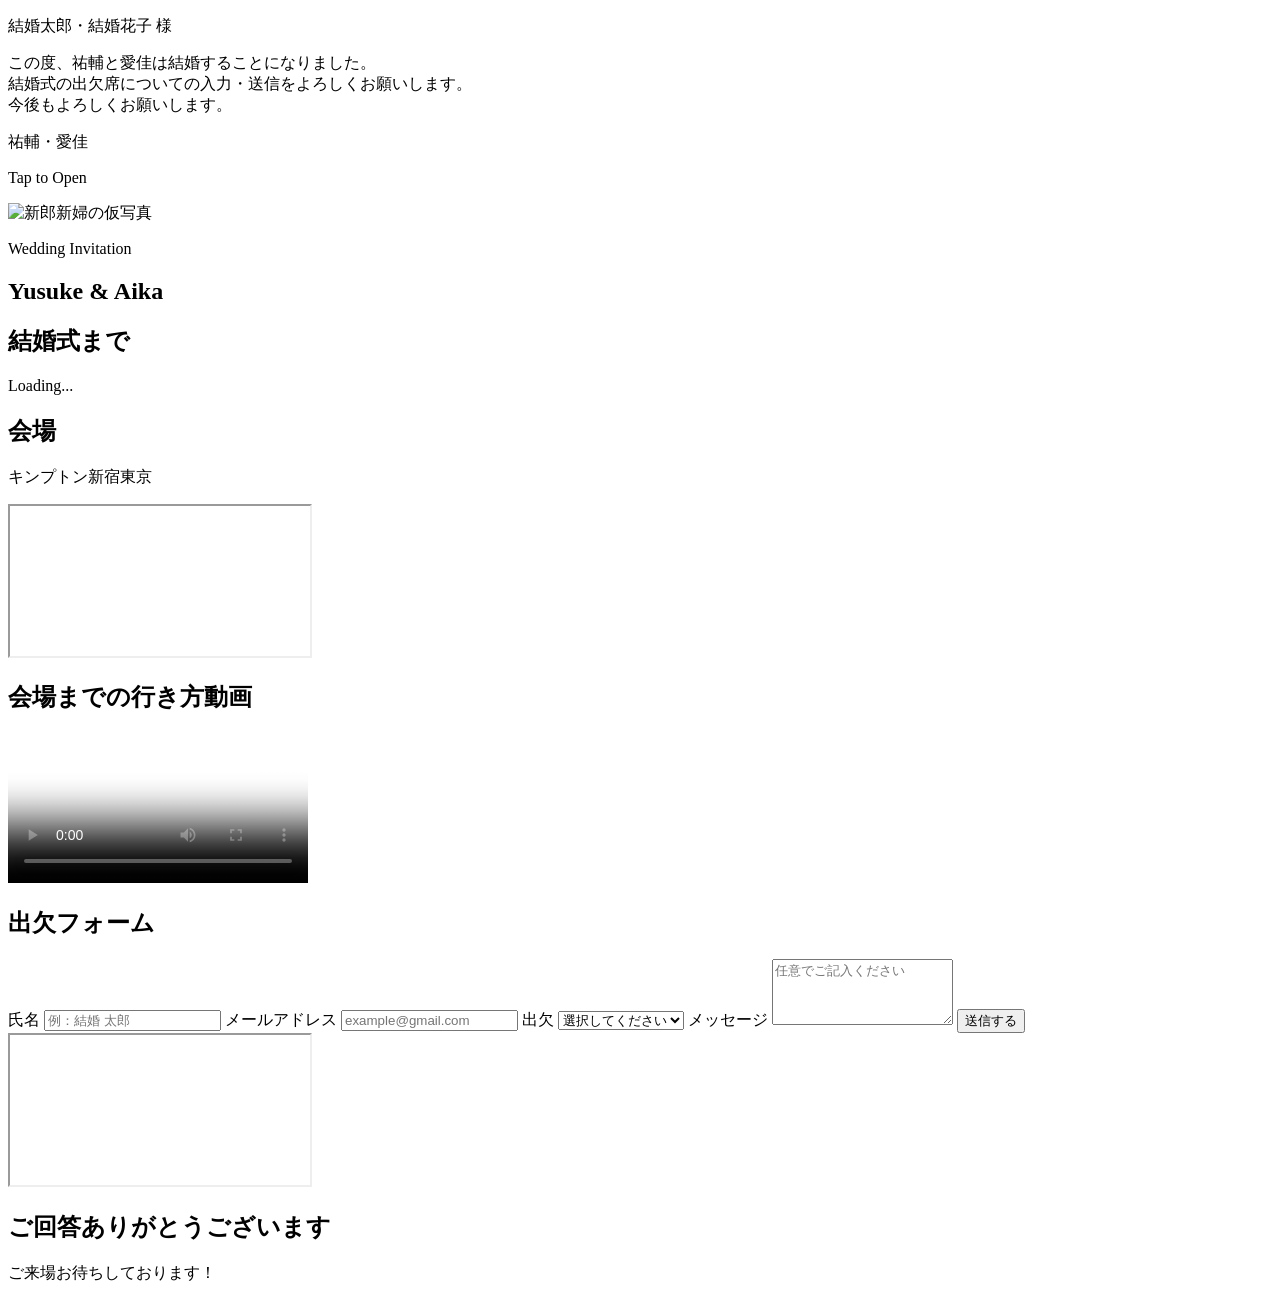
==== index.html @ 77288559 "Create index.html" ====
<!DOCTYPE html>
<html lang="ja">
<head>
  <meta charset="UTF-8" />
  <meta name="viewport" content="width=device-width, initial-scale=1.0" />
  <title>祐輔・愛佳 Wedding Invitation</title>
  <link rel="stylesheet" href="style.css" />
</head>
<body>
  <main>
    <section id="messagePage" class="message-page">
      <div class="message-card">
        <p class="guest-name"><span id="guestName">結婚太郎・結婚花子</span> 様</p>
        <p>
          この度、祐輔と愛佳は結婚することになりました。<br>
          結婚式の出欠席についての入力・送信をよろしくお願いします。<br>
          今後もよろしくお願いします。
        </p>
        <p class="signature">祐輔・愛佳</p>
        <p class="tap-text">Tap to Open</p>
      </div>
    </section>

    <section id="invitationPage" class="invitation-page hidden">
      <div class="hero">
        <img src="https://images.unsplash.com/photo-1519741497674-611481863552?auto=format&fit=crop&w=1200&q=80" alt="新郎新婦の仮写真">
        <div class="hero-text">
          <p>Wedding Invitation</p>
          <h1>Yusuke & Aika</h1>
        </div>
      </div>

      <section class="card">
        <h2>結婚式まで</h2>
        <div id="countdown" class="countdown">Loading...</div>
      </section>

      <section class="card">
        <h2>会場</h2>
        <p class="venue">キンプトン新宿東京</p>
        <iframe
          src="https://www.google.com/maps?q=キンプトン新宿東京&output=embed"
          loading="lazy">
        </iframe>
      </section>

      <section class="card">
        <h2>会場までの行き方動画</h2>
        <video controls poster="https://images.unsplash.com/photo-1500530855697-b586d89ba3ee?auto=format&fit=crop&w=1200&q=80">
          <source src="https://interactive-examples.mdn.mozilla.net/media/cc0-videos/flower.mp4" type="video/mp4">
        </video>
      </section>

      <section id="formArea" class="card">
        <h2>出欠フォーム</h2>

        <form id="rsvpForm" method="POST" target="hiddenFrame">
          <input type="hidden" name="guestId" value="taro_hanako">
          <input type="hidden" name="guestName" value="結婚太郎・結婚花子">

          <label>
            氏名
            <input type="text" name="name" required placeholder="例：結婚 太郎">
          </label>

          <label>
            メールアドレス
            <input type="email" name="email" required placeholder="example@gmail.com">
          </label>

          <label>
            出欠
            <select name="attendance" required>
              <option value="">選択してください</option>
              <option value="出席">出席</option>
              <option value="欠席">欠席</option>
            </select>
          </label>

          <label>
            メッセージ
            <textarea name="message" rows="4" placeholder="任意でご記入ください"></textarea>
          </label>

          <button type="submit">送信する</button>
        </form>

        <iframe name="hiddenFrame" class="hidden-frame"></iframe>
      </section>

      <section id="thanksArea" class="card thanks hidden">
        <h2>ご回答ありがとうございます</h2>
        <p>ご来場お待ちしております！</p>
      </section>
    </section>
  </main>

  <script src="script.js"></script>
</body>
</html>
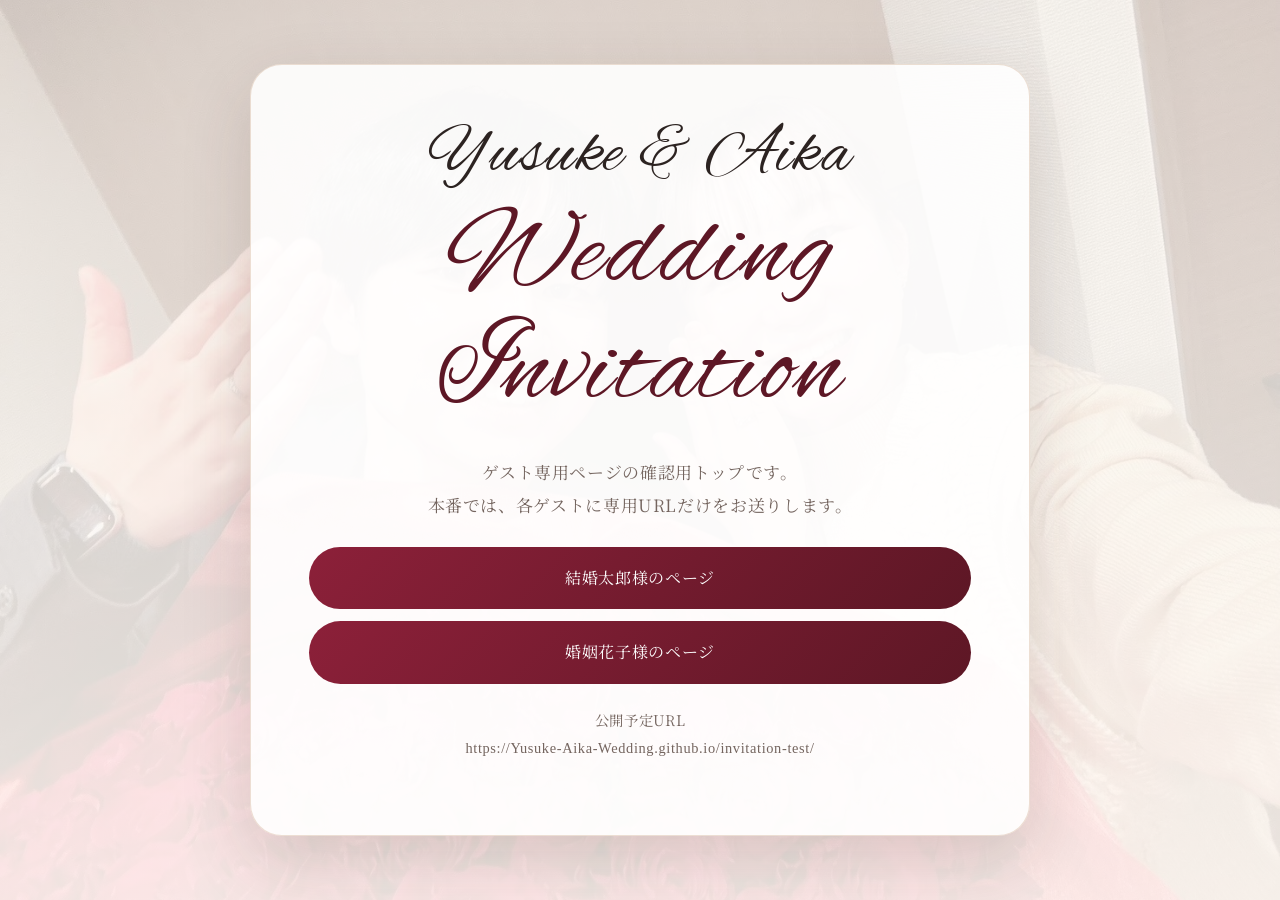
==== commit f725ad7b: "Add files via upload" ====
--- a/index.html
+++ b/index.html
@@ -1,100 +1,27 @@
-<!DOCTYPE html>
+<!doctype html>
 <html lang="ja">
 <head>
-  <meta charset="UTF-8" />
-  <meta name="viewport" content="width=device-width, initial-scale=1.0" />
-  <title>祐輔・愛佳 Wedding Invitation</title>
-  <link rel="stylesheet" href="style.css" />
+  <meta charset="utf-8">
+  <meta name="viewport" content="width=device-width, initial-scale=1">
+  <meta name="description" content="Yusuke & Aika Wedding Invitation">
+  <title>Yusuke & Aika Wedding Invitation</title>
+  <link rel="preconnect" href="https://fonts.googleapis.com">
+  <link rel="preconnect" href="https://fonts.gstatic.com" crossorigin>
+  <link href="https://fonts.googleapis.com/css2?family=Alex+Brush&family=Noto+Serif+JP:wght@400;500;600;700&family=Old+Standard+TT:wght@400;700&display=swap" rel="stylesheet">
+  <link rel="stylesheet" href="css/style.css">
 </head>
-<body>
-  <main>
-    <section id="messagePage" class="message-page">
-      <div class="message-card">
-        <p class="guest-name"><span id="guestName">結婚太郎・結婚花子</span> 様</p>
-        <p>
-          この度、祐輔と愛佳は結婚することになりました。<br>
-          結婚式の出欠席についての入力・送信をよろしくお願いします。<br>
-          今後もよろしくお願いします。
-        </p>
-        <p class="signature">祐輔・愛佳</p>
-        <p class="tap-text">Tap to Open</p>
+<body class="index-page">
+  <main class="index-shell">
+    <section class="index-card">
+      <p class="script-label">Yusuke &amp; Aika</p>
+      <h1>Wedding Invitation</h1>
+      <p class="lead">ゲスト専用ページの確認用トップです。<br>本番では、各ゲストに専用URLだけをお送りします。</p>
+      <div class="index-links">
+        <a href="kekkon-hanako/">結婚太郎様のページ</a>
+        <a href="konninn-hanako/">婚姻花子様のページ</a>
       </div>
-    </section>
-
-    <section id="invitationPage" class="invitation-page hidden">
-      <div class="hero">
-        <img src="https://images.unsplash.com/photo-1519741497674-611481863552?auto=format&fit=crop&w=1200&q=80" alt="新郎新婦の仮写真">
-        <div class="hero-text">
-          <p>Wedding Invitation</p>
-          <h1>Yusuke & Aika</h1>
-        </div>
-      </div>
-
-      <section class="card">
-        <h2>結婚式まで</h2>
-        <div id="countdown" class="countdown">Loading...</div>
-      </section>
-
-      <section class="card">
-        <h2>会場</h2>
-        <p class="venue">キンプトン新宿東京</p>
-        <iframe
-          src="https://www.google.com/maps?q=キンプトン新宿東京&output=embed"
-          loading="lazy">
-        </iframe>
-      </section>
-
-      <section class="card">
-        <h2>会場までの行き方動画</h2>
-        <video controls poster="https://images.unsplash.com/photo-1500530855697-b586d89ba3ee?auto=format&fit=crop&w=1200&q=80">
-          <source src="https://interactive-examples.mdn.mozilla.net/media/cc0-videos/flower.mp4" type="video/mp4">
-        </video>
-      </section>
-
-      <section id="formArea" class="card">
-        <h2>出欠フォーム</h2>
-
-        <form id="rsvpForm" method="POST" target="hiddenFrame">
-          <input type="hidden" name="guestId" value="taro_hanako">
-          <input type="hidden" name="guestName" value="結婚太郎・結婚花子">
-
-          <label>
-            氏名
-            <input type="text" name="name" required placeholder="例：結婚 太郎">
-          </label>
-
-          <label>
-            メールアドレス
-            <input type="email" name="email" required placeholder="example@gmail.com">
-          </label>
-
-          <label>
-            出欠
-            <select name="attendance" required>
-              <option value="">選択してください</option>
-              <option value="出席">出席</option>
-              <option value="欠席">欠席</option>
-            </select>
-          </label>
-
-          <label>
-            メッセージ
-            <textarea name="message" rows="4" placeholder="任意でご記入ください"></textarea>
-          </label>
-
-          <button type="submit">送信する</button>
-        </form>
-
-        <iframe name="hiddenFrame" class="hidden-frame"></iframe>
-      </section>
-
-      <section id="thanksArea" class="card thanks hidden">
-        <h2>ご回答ありがとうございます</h2>
-        <p>ご来場お待ちしております！</p>
-      </section>
+      <p class="index-note">公開予定URL<br><span>https://Yusuke-Aika-Wedding.github.io/invitation-test/</span></p>
     </section>
   </main>
-
-  <script src="script.js"></script>
 </body>
 </html>
--- a/css/style.css
+++ b/css/style.css
@@ -0,0 +1,491 @@
+@charset "UTF-8";
+
+:root {
+  --ink: #2c2321;
+  --muted: #74655f;
+  --paper: #fffaf6;
+  --paper-soft: #f8eee7;
+  --wine: #8c2039;
+  --wine-dark: #5d1725;
+  --rose: #b25c62;
+  --champagne: #ddc0a7;
+  --gold: #ad7a4f;
+  --line: rgba(170, 121, 88, .24);
+  --shadow: 0 24px 70px rgba(64, 30, 24, .16);
+  --script: "Alex Brush", "Times New Roman", serif;
+  --number: "Old Standard TT", "Times New Roman", serif;
+  --serif-ja: "Noto Serif JP", "Yu Mincho", "Hiragino Mincho ProN", serif;
+}
+
+* { box-sizing: border-box; }
+html { scroll-behavior: smooth; }
+body {
+  margin: 0;
+  color: var(--ink);
+  background:
+    radial-gradient(circle at 10% 0%, rgba(178, 92, 98, .16), transparent 34rem),
+    radial-gradient(circle at 90% 12%, rgba(221, 192, 167, .20), transparent 30rem),
+    linear-gradient(180deg, var(--paper) 0%, var(--paper-soft) 48%, var(--paper) 100%);
+  font-family: var(--serif-ja);
+  letter-spacing: .04em;
+  line-height: 1.9;
+}
+body:has(.message-overlay:not(.is-hidden)) { overflow: hidden; }
+img, video, iframe { max-width: 100%; }
+button, input, textarea { font: inherit; }
+button { -webkit-tap-highlight-color: transparent; }
+.sp-only { display: none; }
+.number-font { font-family: var(--number); font-variant-numeric: tabular-nums; }
+
+.message-overlay {
+  position: fixed;
+  inset: 0;
+  z-index: 20;
+  display: grid;
+  place-items: center;
+  min-height: 100svh;
+  min-height: calc(var(--vh, 1vh) * 100);
+  padding: 24px;
+  cursor: pointer;
+  background-image:
+    linear-gradient(180deg, rgba(31, 19, 18, .28), rgba(31, 19, 18, .74)),
+    url("../assets/message-bg.jpg");
+  background-size: cover;
+  background-position: center 40%;
+  transition: opacity .72s ease, visibility .72s ease;
+}
+.message-overlay.is-hidden {
+  opacity: 0;
+  visibility: hidden;
+  pointer-events: none;
+}
+.message-shade {
+  position: absolute;
+  inset: 0;
+  backdrop-filter: blur(1.2px) saturate(1.05);
+}
+.message-card {
+  position: relative;
+  width: min(90vw, 620px);
+  padding: clamp(30px, 5vw, 58px) clamp(24px, 5vw, 56px);
+  text-align: center;
+  color: #fffdfb;
+  border: 1px solid rgba(255, 255, 255, .52);
+  border-radius: 32px;
+  background: linear-gradient(180deg, rgba(52, 32, 28, .54), rgba(52, 32, 28, .32));
+  box-shadow: 0 34px 96px rgba(0, 0, 0, .30);
+}
+.message-card::before,
+.message-card::after {
+  content: "";
+  position: absolute;
+  inset: 13px;
+  border: 1px solid rgba(255, 255, 255, .24);
+  border-radius: 24px;
+  pointer-events: none;
+}
+.message-card::after {
+  inset: auto 50% 20px;
+  width: 58px;
+  height: 1px;
+  transform: translateX(-50%);
+  border: 0;
+  background: rgba(255, 255, 255, .42);
+}
+.script-label, .section-kicker {
+  margin: 0 0 8px;
+  font-family: var(--script);
+  font-size: clamp(2.3rem, 7vw, 4.25rem);
+  line-height: 1;
+  letter-spacing: .025em;
+  font-weight: 400;
+  font-style: normal;
+}
+.message-name {
+  margin: 18px 0;
+  font-size: clamp(1.35rem, 4vw, 2rem);
+  font-weight: 600;
+  letter-spacing: .13em;
+}
+.message-text {
+  margin: 0;
+  font-size: clamp(.96rem, 2.8vw, 1.08rem);
+  line-height: 2.18;
+}
+.message-signature {
+  margin: 22px 0 0;
+  font-family: var(--script);
+  font-size: clamp(2rem, 6.4vw, 3.25rem);
+  line-height: 1;
+  letter-spacing: .022em;
+  font-weight: 400;
+  font-style: normal;
+}
+.tap-guide {
+  margin: 28px auto 0;
+  width: fit-content;
+  padding: 8px 18px;
+  color: rgba(255, 255, 255, .92);
+  border: 1px solid rgba(255, 255, 255, .5);
+  border-radius: 999px;
+  font-size: .78rem;
+  letter-spacing: .22em;
+  text-transform: uppercase;
+  animation: pulse 1.8s ease-in-out infinite;
+}
+@keyframes pulse { 0%, 100% { opacity: .58; transform: translateY(0); } 50% { opacity: 1; transform: translateY(-2px); } }
+
+.site-shell {
+  width: min(1120px, calc(100% - 32px));
+  margin: 0 auto;
+  padding: 28px 0 80px;
+}
+.hero {
+  overflow: hidden;
+  border-radius: 34px;
+  background: rgba(255, 255, 255, .80);
+  box-shadow: var(--shadow);
+  border: 1px solid var(--line);
+}
+.hero-photo-wrap {
+  height: clamp(430px, 68vw, 780px);
+  overflow: hidden;
+  background: var(--paper-soft);
+}
+.hero-photo {
+  width: 100%;
+  height: 100%;
+  display: block;
+  object-fit: cover;
+  object-position: center 46%;
+}
+.hero-copy {
+  padding: clamp(28px, 5vw, 58px) 24px clamp(34px, 5vw, 64px);
+  text-align: center;
+}
+.hero-copy h1, .section h2, .index-card h1 {
+  margin: 0;
+  font-family: var(--script);
+  font-weight: 400;
+  line-height: 1.04;
+  letter-spacing: .022em;
+  color: var(--wine-dark);
+}
+.hero-copy h1 { font-size: clamp(3.2rem, 9.5vw, 6.6rem); }
+.lead {
+  margin: 24px auto 0;
+  max-width: 720px;
+  color: var(--muted);
+  font-size: clamp(.98rem, 2.4vw, 1.06rem);
+}
+
+.section {
+  position: relative;
+  margin-top: 28px;
+  padding: clamp(28px, 5vw, 54px);
+  border-radius: 30px;
+  background: rgba(255, 255, 255, .76);
+  border: 1px solid var(--line);
+  box-shadow: 0 18px 60px rgba(73, 35, 28, .10);
+  overflow: hidden;
+}
+.section::before {
+  content: "";
+  position: absolute;
+  inset: 12px;
+  border: 1px solid rgba(173, 122, 79, .12);
+  border-radius: 24px;
+  pointer-events: none;
+}
+.section > * { position: relative; }
+.section-kicker {
+  color: var(--gold);
+  text-align: center;
+  font-size: clamp(2.1rem, 6vw, 3.6rem);
+}
+.section h2 {
+  text-align: center;
+  font-size: clamp(2.7rem, 6.6vw, 4.8rem);
+}
+.section-note {
+  margin: 18px auto 0;
+  max-width: 720px;
+  text-align: center;
+  color: var(--muted);
+}
+
+.countdown-grid {
+  display: grid;
+  grid-template-columns: repeat(4, minmax(0, 1fr));
+  gap: 14px;
+  margin-top: 28px;
+}
+.countdown-grid > div {
+  padding: 22px 8px 18px;
+  text-align: center;
+  border-radius: 22px;
+  background: linear-gradient(180deg, #fff 0%, #fbf2ec 100%);
+  border: 1px solid var(--line);
+}
+.count-number {
+  display: block;
+  font-family: var(--number);
+  color: var(--wine);
+  font-size: clamp(2.1rem, 6vw, 4.4rem);
+  line-height: 1;
+  font-variant-numeric: tabular-nums;
+}
+.count-label {
+  display: block;
+  margin-top: 8px;
+  color: var(--muted);
+  font-size: .72rem;
+  letter-spacing: .18em;
+  text-transform: uppercase;
+}
+
+.schedule-card {
+  display: grid;
+  grid-template-columns: .9fr 1.1fr;
+  gap: clamp(20px, 5vw, 46px);
+  align-items: center;
+  margin-top: 28px;
+}
+.date-block {
+  display: grid;
+  place-items: center;
+  min-height: 260px;
+  border-radius: 28px;
+  color: #fff;
+  background:
+    linear-gradient(135deg, rgba(93, 23, 37, .96), rgba(140, 32, 57, .88)),
+    radial-gradient(circle at top left, rgba(221, 192, 167, .25), transparent 18rem);
+}
+.date-year, .date-main, .date-day, .time {
+  font-family: var(--number);
+  font-variant-numeric: tabular-nums;
+}
+.date-year { align-self: end; font-size: 1.2rem; letter-spacing: .2em; }
+.date-main { font-size: clamp(4.5rem, 12vw, 7.3rem); line-height: .82; }
+.date-day { align-self: start; font-size: 1rem; letter-spacing: .18em; text-transform: uppercase; }
+.timeline { display: grid; gap: 16px; }
+.timeline-item {
+  display: grid;
+  grid-template-columns: 190px 1fr;
+  gap: 18px;
+  align-items: center;
+  padding: 20px 22px;
+  border-radius: 20px;
+  background: #fffaf5;
+  border: 1px solid var(--line);
+}
+.time { color: var(--wine); font-size: 1.25rem; }
+
+.venue-name {
+  margin: 24px 0 4px;
+  text-align: center;
+  font-size: 1.25rem;
+  font-weight: 700;
+}
+.venue-address {
+  margin: 0 0 24px;
+  text-align: center;
+  color: var(--muted);
+}
+.map-frame {
+  overflow: hidden;
+  border-radius: 24px;
+  border: 1px solid rgba(185, 133, 88, .25);
+  box-shadow: 0 14px 36px rgba(68, 32, 25, .10);
+}
+.map-frame iframe {
+  display: block;
+  width: 100%;
+  height: min(54vw, 430px);
+  min-height: 300px;
+  border: 0;
+}
+.access-movie {
+  display: block;
+  width: 100%;
+  margin-top: 24px;
+  border-radius: 24px;
+  box-shadow: 0 14px 36px rgba(68, 32, 25, .14);
+  background: #000;
+}
+
+.rsvp-form { margin: 28px auto 0; max-width: 820px; }
+.form-grid {
+  display: grid;
+  grid-template-columns: 1fr 1fr;
+  gap: 16px;
+}
+.field span, .choice-title {
+  display: block;
+  margin: 0 0 8px;
+  color: var(--wine-dark);
+  font-weight: 700;
+}
+.field input, .field textarea {
+  width: 100%;
+  min-height: 54px;
+  padding: 12px 16px;
+  border: 1px solid rgba(137, 91, 63, .30);
+  border-radius: 16px;
+  background: #fff;
+  color: var(--ink);
+  outline: none;
+  transition: border .2s ease, box-shadow .2s ease;
+}
+.field textarea {
+  min-height: 110px;
+  resize: vertical;
+}
+.field input:focus, .field textarea:focus {
+  border-color: var(--wine);
+  box-shadow: 0 0 0 4px rgba(140, 32, 57, .10);
+}
+.field-wide { display: block; margin-top: 16px; }
+.choice-block {
+  margin-top: 20px;
+  padding: 18px;
+  border-radius: 20px;
+  background: #fffaf5;
+  border: 1px solid rgba(185, 133, 88, .18);
+}
+.segmented-choice {
+  display: grid;
+  grid-template-columns: 1fr 1fr;
+  gap: 12px;
+}
+.segmented-choice label { cursor: pointer; }
+.segmented-choice input {
+  position: absolute;
+  opacity: 0;
+  pointer-events: none;
+}
+.segmented-choice span {
+  display: grid;
+  place-items: center;
+  min-height: 54px;
+  padding: 10px 14px;
+  border-radius: 16px;
+  border: 1px solid rgba(137, 91, 63, .28);
+  background: #fff;
+  transition: background .2s ease, color .2s ease, border .2s ease, transform .2s ease;
+}
+.segmented-choice input:checked + span {
+  color: #fff;
+  background: linear-gradient(135deg, var(--wine), var(--wine-dark));
+  border-color: var(--wine-dark);
+  transform: translateY(-1px);
+}
+.submit-button {
+  display: block;
+  width: min(100%, 360px);
+  min-height: 58px;
+  margin: 28px auto 0;
+  border: 0;
+  border-radius: 999px;
+  color: #fff;
+  background: linear-gradient(135deg, var(--wine), var(--wine-dark));
+  box-shadow: 0 14px 32px rgba(140, 32, 57, .24);
+  font-family: var(--number);
+  font-size: 1.1rem;
+  letter-spacing: .12em;
+  cursor: pointer;
+  transition: transform .2s ease, opacity .2s ease;
+}
+.submit-button:hover { transform: translateY(-2px); }
+.submit-button:disabled { opacity: .6; cursor: wait; transform: none; }
+.form-status {
+  min-height: 1.8em;
+  margin: 18px 0 0;
+  text-align: center;
+  font-weight: 700;
+}
+.form-status.is-success { color: #14723e; }
+.form-status.is-error { color: #b3261e; }
+.thanks-message {
+  margin: 28px auto 0;
+  max-width: 680px;
+  padding: 28px 22px;
+  text-align: center;
+  border-radius: 24px;
+  background: linear-gradient(180deg, #fff, #fbf1ea);
+  border: 1px solid rgba(185, 133, 88, .25);
+}
+.thanks-message p:last-child {
+  margin: 8px 0 0;
+  font-size: 1.08rem;
+  font-weight: 700;
+}
+
+.fade-up {
+  opacity: 0;
+  transform: translateY(22px);
+  transition: opacity .82s ease, transform .82s ease;
+}
+.fade-up.is-visible {
+  opacity: 1;
+  transform: translateY(0);
+}
+
+.index-page {
+  min-height: 100svh;
+  display: grid;
+  place-items: center;
+  padding: 24px;
+  background-image:
+    linear-gradient(180deg, rgba(255, 250, 245, .74), rgba(255, 250, 245, .90)),
+    url("../assets/message-bg.jpg");
+  background-size: cover;
+  background-position: center;
+}
+.index-shell { width: min(780px, 100%); }
+.index-card {
+  padding: clamp(30px, 6vw, 58px);
+  text-align: center;
+  border-radius: 32px;
+  background: rgba(255, 255, 255, .88);
+  box-shadow: var(--shadow);
+  border: 1px solid rgba(185, 133, 88, .25);
+}
+.index-card h1 { font-size: clamp(4rem, 10vw, 7rem); }
+.index-links { display: grid; gap: 12px; margin-top: 26px; }
+.index-links a {
+  display: block;
+  padding: 16px 18px;
+  color: #fff;
+  text-decoration: none;
+  border-radius: 999px;
+  background: linear-gradient(135deg, var(--wine), var(--wine-dark));
+}
+.index-note { margin-top: 22px; color: var(--muted); font-size: .9rem; }
+.index-note span { font-family: var(--number); word-break: break-all; }
+
+@media (max-width: 760px) {
+  .sp-only { display: inline; }
+  body { letter-spacing: .025em; }
+  .message-overlay { padding: 18px; background-position: center top; }
+  .message-card { border-radius: 24px; }
+  .site-shell { width: min(100% - 22px, 720px); padding-top: 12px; }
+  .hero { border-radius: 26px; }
+  .hero-photo-wrap { height: min(128vw, 680px); }
+  .hero-copy { padding-left: 18px; padding-right: 18px; }
+  .section { margin-top: 18px; padding: 26px 18px; border-radius: 24px; }
+  .countdown-grid { grid-template-columns: repeat(2, minmax(0, 1fr)); gap: 10px; }
+  .countdown-grid > div { padding: 18px 6px 14px; border-radius: 18px; }
+  .schedule-card { grid-template-columns: 1fr; }
+  .date-block { min-height: 220px; }
+  .timeline-item { grid-template-columns: 1fr; gap: 2px; padding: 16px; text-align: center; }
+  .map-frame iframe { height: 320px; }
+  .form-grid { grid-template-columns: 1fr; }
+  .segmented-choice { gap: 8px; }
+}
+
+@media (prefers-reduced-motion: reduce) {
+  html { scroll-behavior: auto; }
+  *, *::before, *::after { animation: none !important; transition: none !important; }
+  .fade-up { opacity: 1; transform: none; }
+}
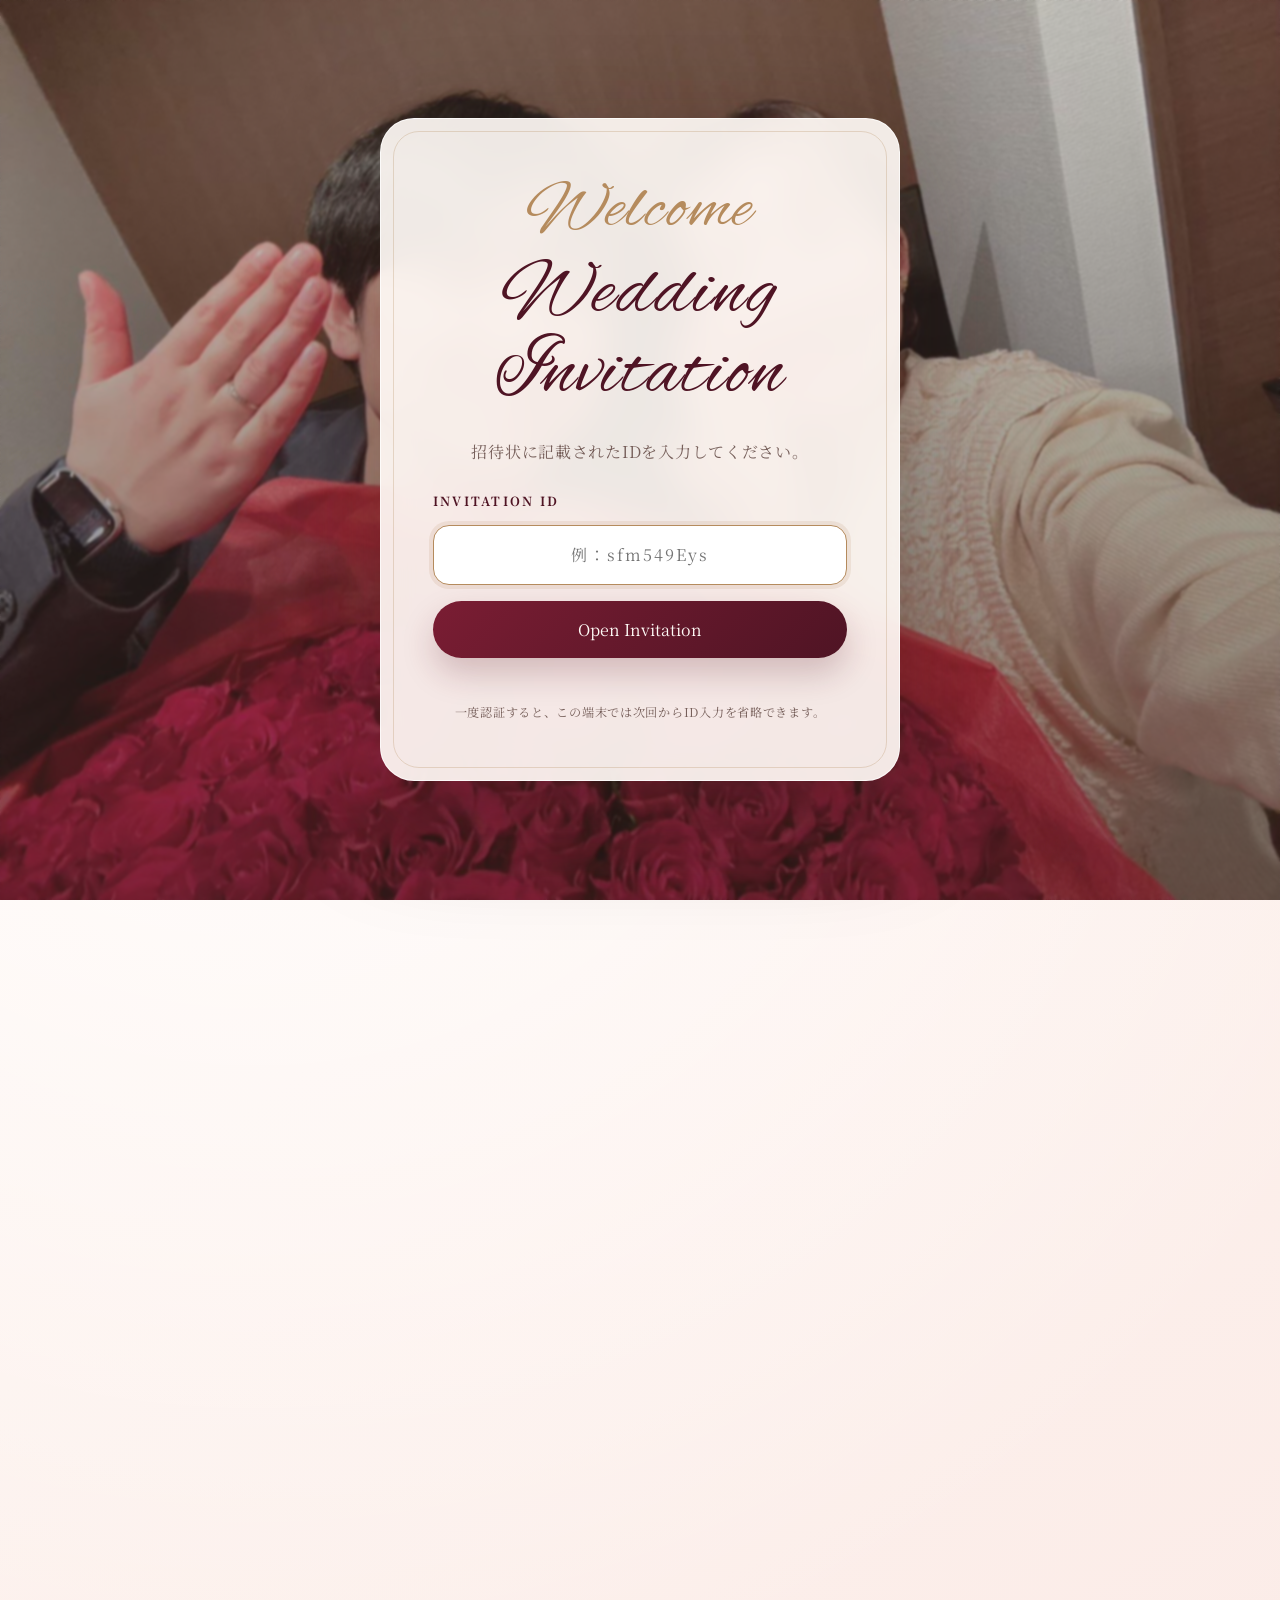
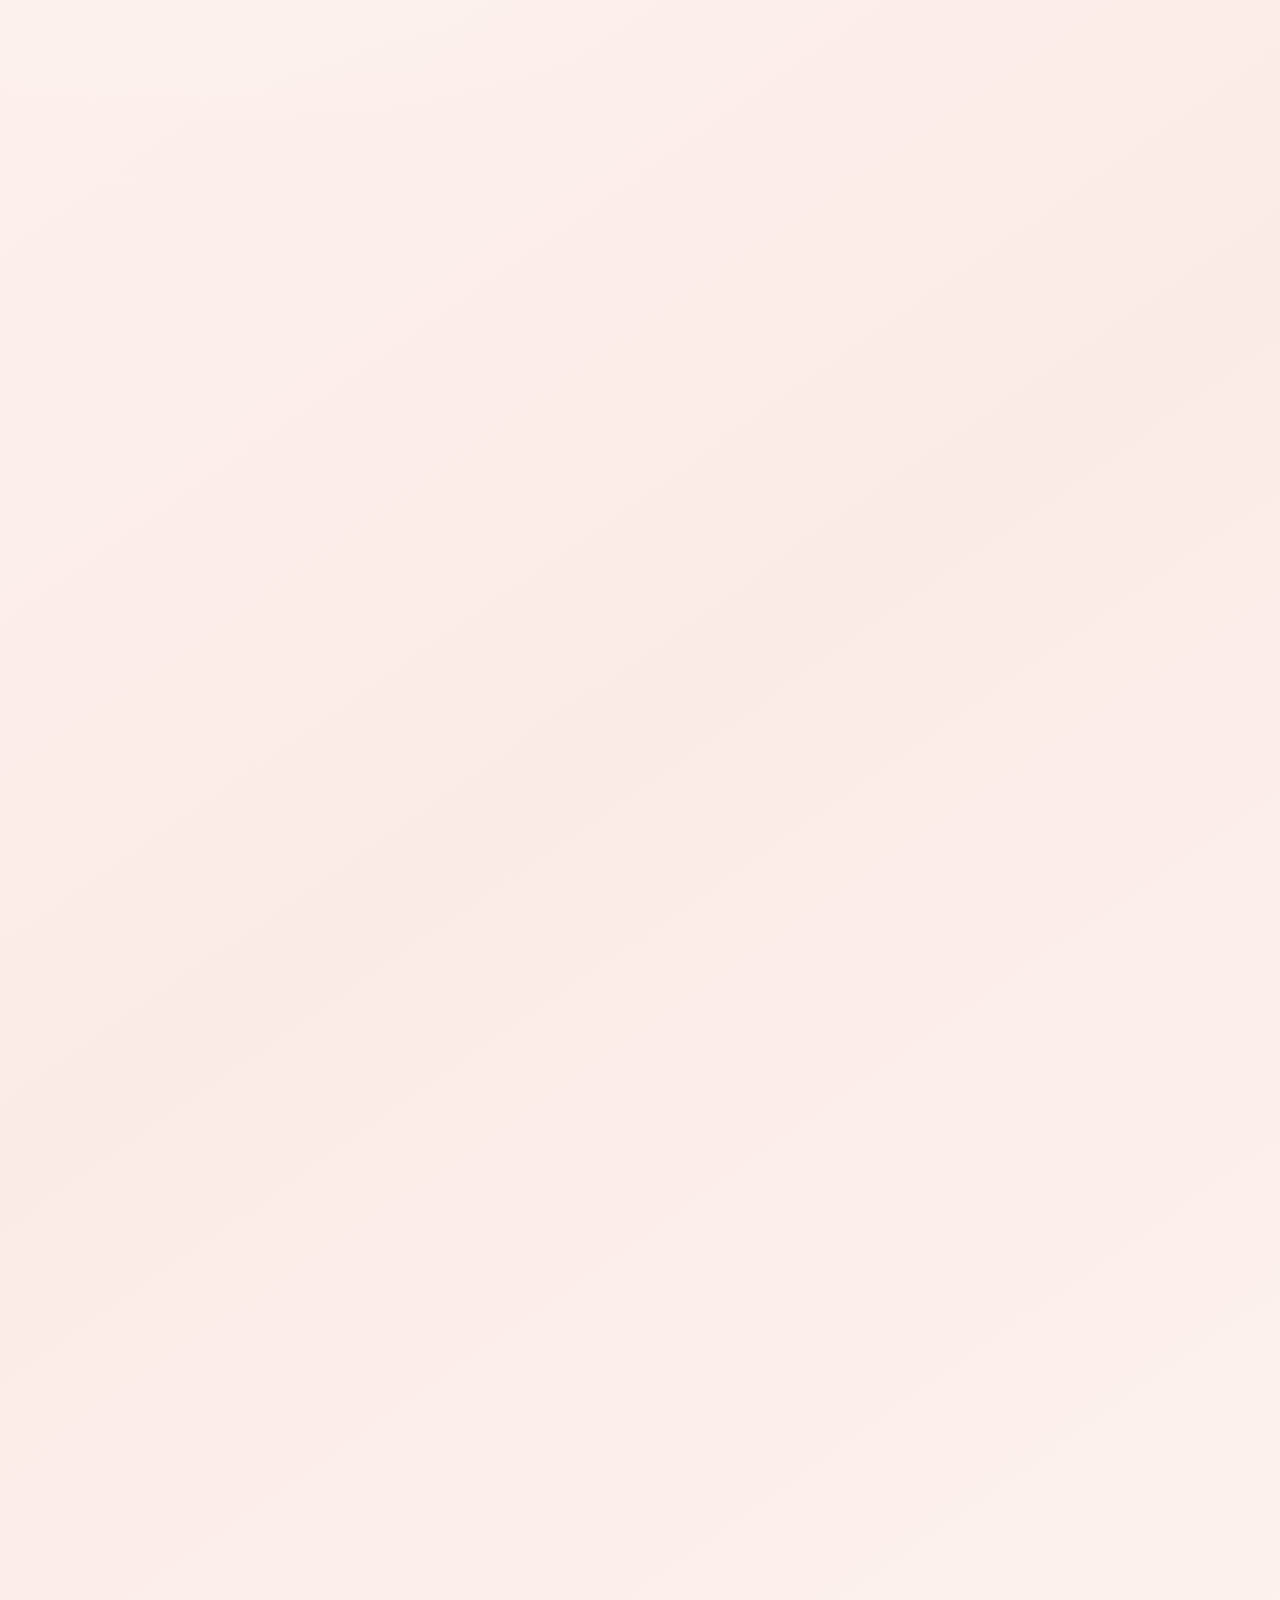
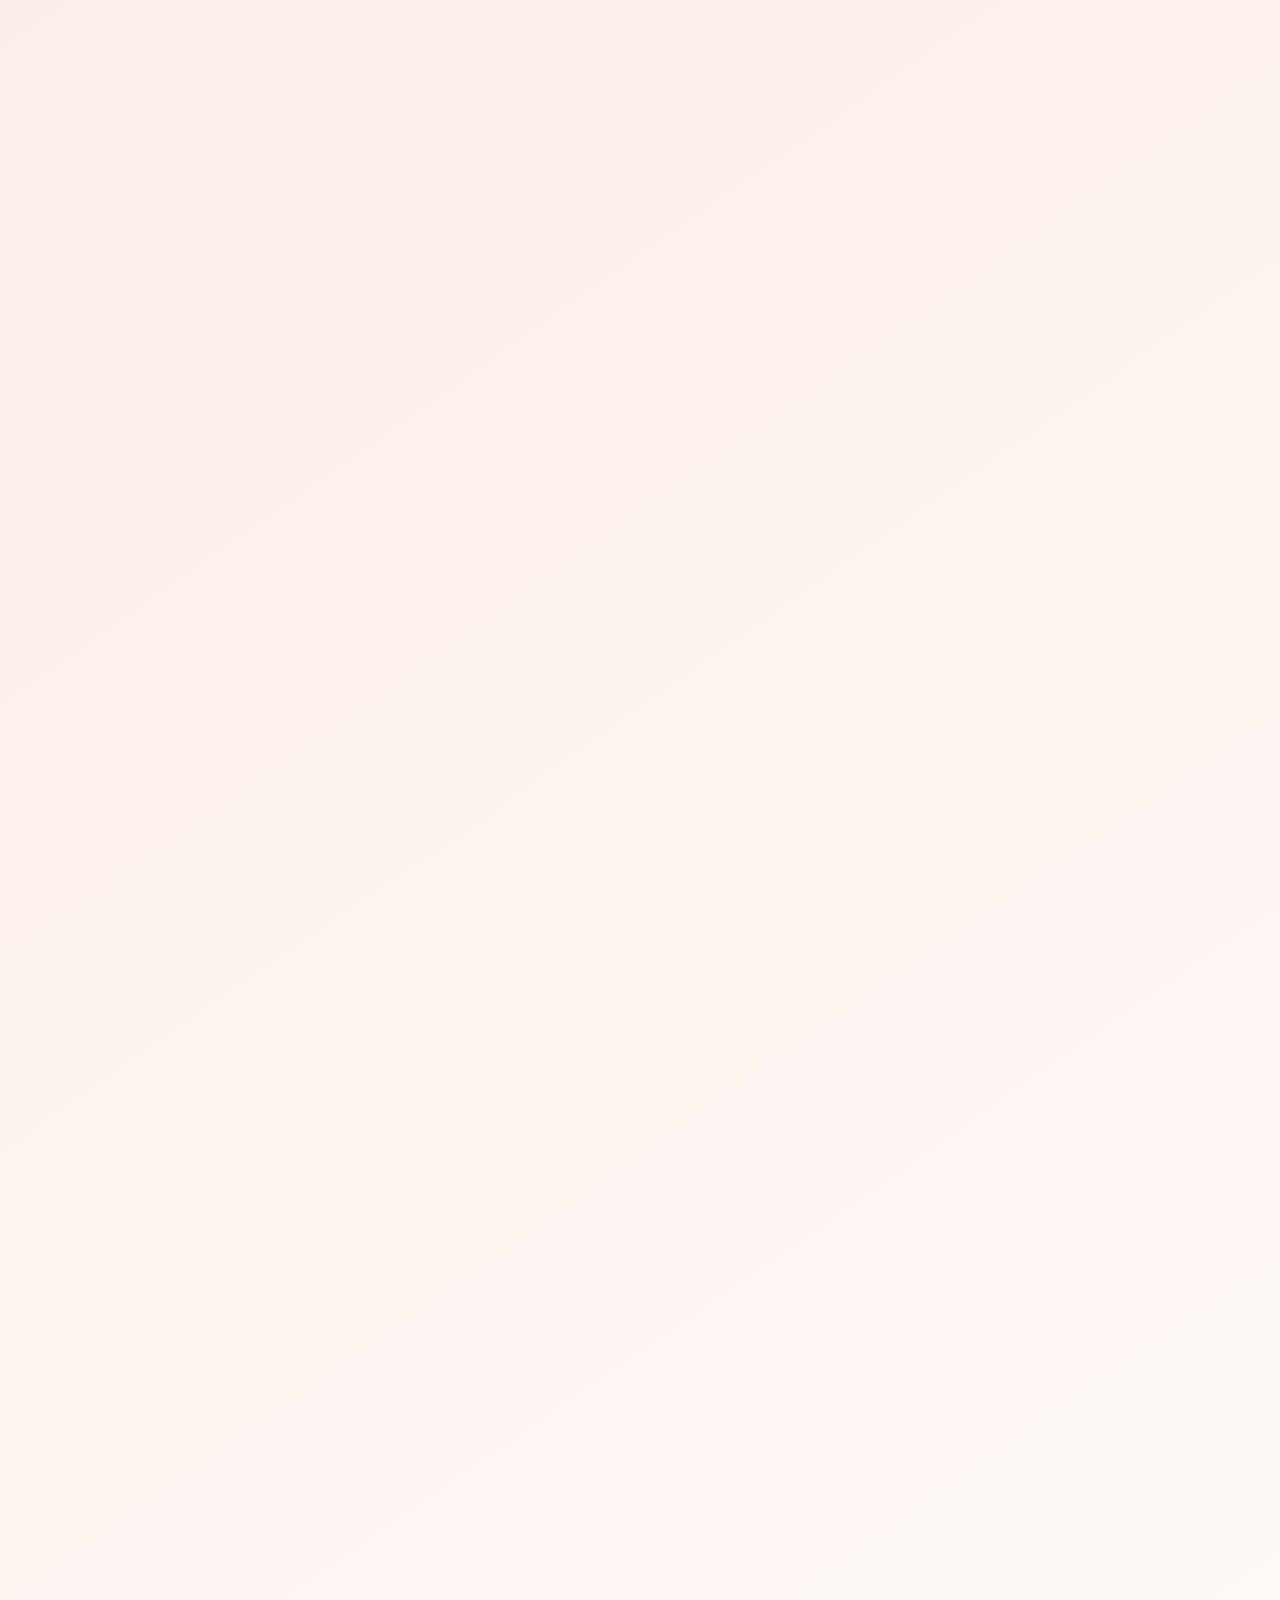
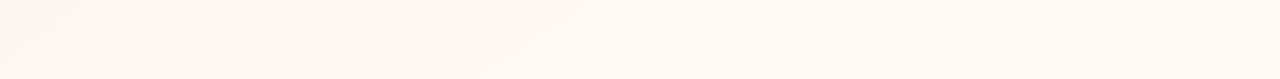
==== commit 32e5f342: "Add files via upload" ====
--- a/index.html
+++ b/index.html
@@ -2,26 +2,188 @@
 <html lang="ja">
 <head>
   <meta charset="utf-8">
-  <meta name="viewport" content="width=device-width, initial-scale=1">
-  <meta name="description" content="Yusuke & Aika Wedding Invitation">
-  <title>Yusuke & Aika Wedding Invitation</title>
+  <meta name="viewport" content="width=device-width, initial-scale=1, viewport-fit=cover">
+  <meta name="robots" content="noindex,nofollow">
+  <meta name="theme-color" content="#fff8f3">
+  <title>Yusuke &amp; Aika Wedding Invitation</title>
+  <link rel="icon" href="assets/favicon.svg" type="image/svg+xml">
   <link rel="preconnect" href="https://fonts.googleapis.com">
   <link rel="preconnect" href="https://fonts.gstatic.com" crossorigin>
-  <link href="https://fonts.googleapis.com/css2?family=Alex+Brush&family=Noto+Serif+JP:wght@400;500;600;700&family=Old+Standard+TT:wght@400;700&display=swap" rel="stylesheet">
+  <link href="https://fonts.googleapis.com/css2?family=Alex+Brush&amp;family=Noto+Serif+JP:wght@400;500;600;700&amp;family=Old+Standard+TT:wght@400;700&amp;display=swap" rel="stylesheet">
   <link rel="stylesheet" href="css/style.css">
 </head>
-<body class="index-page">
-  <main class="index-shell">
-    <section class="index-card">
-      <p class="script-label">Yusuke &amp; Aika</p>
-      <h1>Wedding Invitation</h1>
-      <p class="lead">ゲスト専用ページの確認用トップです。<br>本番では、各ゲストに専用URLだけをお送りします。</p>
-      <div class="index-links">
-        <a href="kekkon-hanako/">結婚太郎様のページ</a>
-        <a href="konninn-hanako/">婚姻花子様のページ</a>
+<body class="gate-open">
+  <div class="petal-layer" aria-hidden="true"></div>
+
+  <section id="guestGate" class="guest-gate" aria-labelledby="gateTitle">
+    <div class="guest-gate-shade" aria-hidden="true"></div>
+    <article class="guest-gate-card">
+      <p class="script-label">Welcome</p>
+      <h1 id="gateTitle">Wedding Invitation</h1>
+      <p class="gate-copy">
+        招待状に記載されたIDを<br class="sp-only">入力してください。
+      </p>
+      <form id="idForm" class="id-form" novalidate>
+        <label for="inviteId">Invitation ID</label>
+        <input id="inviteId" name="inviteId" type="text" inputmode="text" autocomplete="one-time-code" autocapitalize="none" spellcheck="false" maxlength="40" required placeholder="例：sfm549Eys">
+        <button id="idSubmitButton" class="primary-button" type="submit">Open Invitation</button>
+      </form>
+      <p id="idStatus" class="form-status gate-status" aria-live="polite"></p>
+      <p class="gate-note">一度認証すると、この端末では次回からID入力を省略できます。</p>
+    </article>
+  </section>
+
+  <header class="top-menu" aria-label="ページメニュー">
+    <button id="menuButton" class="hamburger" type="button" aria-label="メニューを開く" aria-controls="menuPanel" aria-expanded="false"><span></span></button>
+    <nav id="menuPanel" class="menu-panel" aria-label="サイト内メニュー">
+      <a href="#invitation" data-nav="invitation"><span>Invitation</span>招待状ページ</a>
+      <a href="#profile" data-nav="profile"><span>Profile</span>2人の紹介ページ</a>
+      <a id="finalPuzzleNav" class="is-hidden" href="#final-puzzle" data-nav="final-puzzle"><span>Final Puzzle</span>本当の最後の謎ページ</a>
+      <button id="changeGuestButton" class="change-guest-button" type="button">IDを変更する</button>
+    </nav>
+  </header>
+
+  <div id="messageOverlay" class="message-overlay is-dormant" role="button" tabindex="0" aria-label="招待状を開く" aria-hidden="true">
+    <div class="message-shade" aria-hidden="true"></div>
+    <article class="message-card" aria-live="polite">
+      <p class="script-label">Dear Guest</p>
+      <h2 id="messageGuestName" class="message-name">ゲスト様</h2>
+      <p id="messageBody" class="message-text">
+        この度、白戸祐輔と大貫愛佳は<br class="sp-only">結婚することとなりました。<br>
+        つきましては、結婚式へのご出欠について、<br>
+        ご入力・ご回答をお願いいたします。<br>
+        皆様と当日お会いできますことを、<br>
+        心より楽しみにしております。
+      </p>
+      <p class="message-signature">Yusuke &amp; Aika</p>
+      <div class="tap-guide">Tap to open</div>
+    </article>
+  </div>
+
+  <main id="siteApp" class="site-shell" aria-hidden="true">
+    <div id="invitationPage" class="page-view" data-page="invitation">
+      <section class="hero fade-in">
+        <div class="hero-slider" aria-label="新郎新婦の写真スライド">
+          <div class="hero-slide is-active"><img src="assets/gallery-2.jpg" alt="東京タワーを背景にした新郎新婦" loading="eager"></div>
+          <div class="hero-slide"><img src="assets/gallery-3.jpg" alt="海辺で撮影した新郎新婦" loading="lazy"></div>
+          <div class="hero-slide"><img src="assets/gallery-4.jpg" alt="野球場で応援する新郎新婦" loading="lazy"></div>
+          <div class="slider-dots" aria-label="写真切り替え">
+            <button class="slide-dot is-active" type="button" aria-label="写真1を表示"></button>
+            <button class="slide-dot" type="button" aria-label="写真2を表示"></button>
+            <button class="slide-dot" type="button" aria-label="写真3を表示"></button>
+          </div>
+        </div>
+        <div class="hero-copy">
+          <p class="script-label">Wedding Invitation</p>
+          <h1>Yusuke &amp; Aika</h1>
+          <p class="lead">
+            平素より温かく見守ってくださり、<br class="sp-only">ありがとうございます。<br>
+            皆様への感謝を込めて、<br class="sp-only">ささやかながら結婚式を執り行います。
+          </p>
+        </div>
+      </section>
+
+      <section class="section fade-in" aria-labelledby="countdown-title">
+        <p class="section-kicker">Countdown</p>
+        <h2 id="countdown-title">Until Our Wedding</h2>
+        <p class="section-note">2027年3月21日 <span class="number-font">10:00</span> まで</p>
+        <div class="countdown-grid" aria-live="polite">
+          <div class="count-card"><span id="days" class="count-number">0</span><span class="count-label">Days</span></div>
+          <div class="count-card"><span id="hours" class="count-number">00</span><span class="count-label">Hours</span></div>
+          <div class="count-card"><span id="minutes" class="count-number">00</span><span class="count-label">Minutes</span></div>
+          <div class="count-card"><span id="seconds" class="count-number">00</span><span class="count-label">Seconds</span></div>
+        </div>
+      </section>
+
+      <section class="section fade-in" aria-labelledby="details-title">
+        <p class="section-kicker">Information</p>
+        <h2 id="details-title">Wedding Day</h2>
+        <div class="info-grid">
+          <article class="info-card"><h3>Date</h3><p><span class="number-font">2027.03.21</span><br>日曜日</p></article>
+          <article class="info-card"><h3>Ceremony</h3><p><span class="number-font">10:00〜10:30</span></p></article>
+          <article class="info-card"><h3>Reception</h3><p><span class="number-font">11:00〜14:00</span></p></article>
+        </div>
+      </section>
+
+      <section class="section fade-in" aria-labelledby="venue-title">
+        <p class="section-kicker">Access</p>
+        <h2 id="venue-title">Venue</h2>
+        <div class="venue-layout">
+          <article class="venue-card">
+            <h3 class="venue-name"><a href="https://www.kimptonshinjukuwedding.com/" target="_blank" rel="noopener">キンプトン新宿東京</a></h3>
+            <p>会場名をタップすると、<br class="sp-only">公式HPを開けます。</p>
+            <p>当日はお気をつけてお越しください。</p>
+            <a class="button-link" href="https://www.google.com/maps/search/?api=1&amp;query=%E3%82%AD%E3%83%B3%E3%83%97%E3%83%88%E3%83%B3%E6%96%B0%E5%AE%BF%E6%9D%B1%E4%BA%AC" target="_blank" rel="noopener">Open Google Maps</a>
+          </article>
+          <div class="map-card" aria-label="Google Map">
+            <iframe title="キンプトン新宿東京の地図" src="https://www.google.com/maps?q=%E3%82%AD%E3%83%B3%E3%83%97%E3%83%88%E3%83%B3%E6%96%B0%E5%AE%BF%E6%9D%B1%E4%BA%AC&amp;output=embed" loading="lazy" referrerpolicy="no-referrer-when-downgrade"></iframe>
+          </div>
+        </div>
+        <div class="movie-card">
+          <video controls playsinline preload="metadata" poster="assets/access-poster.jpg">
+            <source src="assets/access-placeholder.mp4" type="video/mp4">
+            お使いのブラウザは動画再生に対応していません。
+          </video>
+          <p class="movie-caption">※現在は仮動画です。実際の行き方動画に差し替える場合は、<span class="number-font">assets/access-placeholder.mp4</span> を同名で置き換えてください。</p>
+        </div>
+      </section>
+
+      <section id="rsvp" class="section fade-in" aria-labelledby="rsvp-title">
+        <p class="section-kicker">RSVP</p>
+        <h2 id="rsvp-title">Reply Form</h2>
+        <p class="section-note">恐れ入りますが、挙式・披露宴それぞれの<br class="sp-only">ご出欠をご回答ください。</p>
+        <div class="rsvp-shell">
+          <form id="rsvpForm" class="rsvp-form" novalidate>
+            <input type="hidden" id="guestId" name="guestId" value="">
+            <div class="form-grid">
+              <div class="field"><label for="name">氏名 <span class="required">*</span></label><input id="name" name="name" type="text" autocomplete="name" required></div>
+              <div class="field"><label for="email">メールアドレス <span class="required">*</span></label><input id="email" name="email" type="email" autocomplete="email" required placeholder="example@example.com"></div>
+            </div>
+            <div class="radio-grid">
+              <fieldset class="radio-field"><legend>挙式 <span class="required">*</span></legend><div class="radio-options"><label class="radio-option"><input type="radio" name="ceremonyAttendance" value="出席" required>出席</label><label class="radio-option"><input type="radio" name="ceremonyAttendance" value="欠席">欠席</label></div></fieldset>
+              <fieldset class="radio-field"><legend>披露宴 <span class="required">*</span></legend><div class="radio-options"><label class="radio-option"><input type="radio" name="receptionAttendance" value="出席" required>出席</label><label class="radio-option"><input type="radio" name="receptionAttendance" value="欠席">欠席</label></div></fieldset>
+            </div>
+            <fieldset class="radio-field allergy-field">
+              <legend>食物アレルギー <span class="required">*</span></legend>
+              <div class="radio-options">
+                <label class="radio-option"><input type="radio" name="allergyChoice" value="あり" required>あり</label>
+                <label class="radio-option"><input type="radio" name="allergyChoice" value="なし">なし</label>
+              </div>
+              <div id="allergyDetailsWrap" class="field allergy-details is-hidden">
+                <label for="allergyDetails">アレルギーの詳細 <span class="required">*</span></label>
+                <textarea id="allergyDetails" name="allergyDetails" placeholder="対象の食材などを具体的にご入力ください。"></textarea>
+              </div>
+            </fieldset>
+            <div class="field"><label for="guestMessage">メッセージ</label><textarea id="guestMessage" name="message" placeholder="新郎新婦へのメッセージがあればご入力ください。"></textarea></div>
+            <div class="submit-area"><button id="submitButton" class="primary-button" type="submit">Send Reply</button><p id="formStatus" class="form-status" aria-live="polite"></p></div>
+          </form>
+          <div id="thanksMessage" class="thanks-card is-hidden" aria-live="polite"><strong>ご回答ありがとうございました！</strong><p>当日お会いできますことを、心より楽しみにしております。</p><p>内容の変更がある場合は、新郎新婦まで直接ご連絡ください。</p></div>
+        </div>
+      </section>
+      <footer class="footer"><p class="signature">Yusuke &amp; Aika</p><p><span class="number-font">2027.03.21</span></p></footer>
+    </div>
+
+    <section id="profilePage" class="page-view sub-page is-hidden" data-page="profile" aria-labelledby="profile-title">
+      <div class="page-intro fade-in is-visible">
+        <p class="section-kicker">Profile</p>
+        <h2 id="profile-title" class="page-title">About Us</h2>
       </div>
-      <p class="index-note">公開予定URL<br><span>https://Yusuke-Aika-Wedding.github.io/invitation-test/</span></p>
+      <div class="blank-card fade-in is-visible" aria-label="2人の紹介ページ"></div>
+      <footer class="footer"><p class="signature">Yusuke &amp; Aika</p><p><span class="number-font">2027.03.21</span></p></footer>
+    </section>
+
+    <section id="finalPuzzlePage" class="page-view sub-page is-hidden" data-page="final-puzzle" aria-labelledby="final-title">
+      <div class="page-intro fade-in is-visible">
+        <p class="section-kicker">Final Puzzle</p>
+        <h2 id="final-title" class="page-title">The Last Mystery</h2>
+      </div>
+      <div id="finalPuzzleContent" class="blank-card fade-in is-visible" aria-label="本当の最後の謎ページ"></div>
+      <footer class="footer"><p class="signature">Yusuke &amp; Aika</p><p><span class="number-font">2027.03.21</span></p></footer>
     </section>
   </main>
+
+  <noscript><p class="noscript-message">この招待状をご覧いただくには、JavaScriptを有効にしてください。</p></noscript>
+  <script src="js/config.js"></script>
+  <script src="js/script.js"></script>
 </body>
 </html>
--- a/css/style.css
+++ b/css/style.css
@@ -1,132 +1,199 @@
 @charset "UTF-8";
-
 :root {
-  --ink: #2c2321;
-  --muted: #74655f;
+  --script: 'Alex Brush', cursive;
+  --serif: 'Noto Serif JP', serif;
+  --number: 'Old Standard TT', serif;
+  --ink: #392724;
+  --muted: #765f5a;
   --paper: #fffaf6;
-  --paper-soft: #f8eee7;
-  --wine: #8c2039;
-  --wine-dark: #5d1725;
-  --rose: #b25c62;
-  --champagne: #ddc0a7;
-  --gold: #ad7a4f;
-  --line: rgba(170, 121, 88, .24);
-  --shadow: 0 24px 70px rgba(64, 30, 24, .16);
-  --script: "Alex Brush", "Times New Roman", serif;
-  --number: "Old Standard TT", "Times New Roman", serif;
-  --serif-ja: "Noto Serif JP", "Yu Mincho", "Hiragino Mincho ProN", serif;
-}
-
+  --paper-soft: #fff1eb;
+  --rose: #b96074;
+  --wine: #7a1d33;
+  --wine-dark: #4f1424;
+  --gold: #b58b5d;
+  --line: rgba(181, 139, 93, .28);
+  --shadow: 0 28px 88px rgba(65, 29, 23, .15);
+}
 * { box-sizing: border-box; }
 html { scroll-behavior: smooth; }
 body {
   margin: 0;
+  min-height: 100svh;
   color: var(--ink);
+  font-family: var(--serif);
+  line-height: 1.85;
+  letter-spacing: .045em;
   background:
-    radial-gradient(circle at 10% 0%, rgba(178, 92, 98, .16), transparent 34rem),
-    radial-gradient(circle at 90% 12%, rgba(221, 192, 167, .20), transparent 30rem),
-    linear-gradient(180deg, var(--paper) 0%, var(--paper-soft) 48%, var(--paper) 100%);
-  font-family: var(--serif-ja);
-  letter-spacing: .04em;
-  line-height: 1.9;
-}
-body:has(.message-overlay:not(.is-hidden)) { overflow: hidden; }
-img, video, iframe { max-width: 100%; }
-button, input, textarea { font: inherit; }
-button { -webkit-tap-highlight-color: transparent; }
+    radial-gradient(circle at 20% 10%, rgba(255,255,255,.92), transparent 28%),
+    linear-gradient(145deg, #fff8f3 0%, #fbebe7 48%, #fffaf6 100%);
+  overflow-x: hidden;
+}
+body.has-overlay, body.gate-open { overflow: hidden; }
+a { color: inherit; }
+img { max-width: 100%; }
+.number-font, .count-number { font-family: var(--number); font-variant-numeric: tabular-nums; }
+.is-hidden { display: none !important; }
 .sp-only { display: none; }
-.number-font { font-family: var(--number); font-variant-numeric: tabular-nums; }
-
+[aria-hidden="true"].site-shell { visibility: hidden; }
+button, input, textarea { -webkit-tap-highlight-color: transparent; }
+button:focus-visible, a:focus-visible, input:focus-visible, textarea:focus-visible {
+  outline: 3px solid rgba(122, 29, 51, .32);
+  outline-offset: 3px;
+}
+
+.petal-layer { position: fixed; inset: 0; z-index: 0; pointer-events: none; overflow: hidden; }
+.petal {
+  position: absolute;
+  top: -10vh;
+  left: var(--left);
+  width: var(--size);
+  height: calc(var(--size) * .68);
+  opacity: 0;
+  border-radius: 82% 18% 72% 28%;
+  background: radial-gradient(circle at 30% 25%, #fff, #ffd4df 58%, #f5a6b8 100%);
+  box-shadow: 0 2px 10px rgba(185, 96, 116, .16);
+  animation: petal-fall var(--duration) linear var(--delay) infinite;
+  will-change: transform, opacity;
+}
+@keyframes petal-fall {
+  0% {
+    transform: translate3d(0, -12vh, 0) rotate(var(--rotate));
+    opacity: 0;
+  }
+  10% { opacity: var(--alpha); }
+  55% {
+    transform: translate3d(calc(var(--drift) * .48), 54vh, 0) rotate(calc(var(--rotate) + 230deg));
+    opacity: var(--alpha);
+  }
+  100% {
+    transform: translate3d(var(--drift), 112vh, 0) rotate(calc(var(--rotate) + 560deg));
+    opacity: 0;
+  }
+}
+@media (prefers-reduced-motion: reduce) {
+  .petal {
+    top: var(--static-top);
+    left: var(--left);
+    opacity: var(--alpha);
+    animation: none;
+    transform: rotate(var(--rotate));
+  }
+}
+
+.guest-gate,
 .message-overlay {
   position: fixed;
   inset: 0;
-  z-index: 20;
   display: grid;
   place-items: center;
-  min-height: 100svh;
-  min-height: calc(var(--vh, 1vh) * 100);
   padding: 24px;
-  cursor: pointer;
-  background-image:
-    linear-gradient(180deg, rgba(31, 19, 18, .28), rgba(31, 19, 18, .74)),
-    url("../assets/message-bg.jpg");
+  background:
+    linear-gradient(180deg, rgba(40,24,20,.12), rgba(40,24,20,.56)),
+    url('../assets/gallery-1.jpg');
   background-size: cover;
-  background-position: center 40%;
-  transition: opacity .72s ease, visibility .72s ease;
-}
-.message-overlay.is-hidden {
-  opacity: 0;
-  visibility: hidden;
+  background-position: center 42%;
+  transition: opacity .76s ease, visibility .76s ease;
+}
+.guest-gate { z-index: 30; }
+.message-overlay { z-index: 20; }
+.message-overlay.is-hidden { opacity: 0; visibility: hidden; pointer-events: none; }
+.message-overlay.is-dormant { opacity: 0; visibility: hidden; pointer-events: none; }
+.guest-gate-shade,
+.message-shade { position: absolute; inset: 0; backdrop-filter: blur(1.2px) saturate(1.06); }
+.guest-gate-card {
+  position: relative;
+  width: min(92vw, 520px);
+  padding: clamp(34px, 6vw, 58px) clamp(24px, 6vw, 52px);
+  text-align: center;
+  border: 1px solid rgba(255,255,255,.72);
+  border-radius: 34px;
+  background: rgba(255,250,246,.92);
+  box-shadow: 0 38px 110px rgba(39,20,18,.34);
+  backdrop-filter: blur(18px);
+  animation: gateIn .8s cubic-bezier(.2,.75,.25,1) both;
+}
+.guest-gate-card::before {
+  content: "";
+  position: absolute;
+  inset: 12px;
+  border: 1px solid rgba(181,139,93,.28);
+  border-radius: 26px;
   pointer-events: none;
 }
-.message-shade {
-  position: absolute;
-  inset: 0;
-  backdrop-filter: blur(1.2px) saturate(1.05);
-}
+.guest-gate-card > * { position: relative; }
+.guest-gate-card .script-label { color: var(--gold); }
+.guest-gate-card h1 {
+  margin: 4px 0 0;
+  color: var(--wine-dark);
+  font-family: var(--script);
+  font-size: clamp(3rem, 12vw, 5rem);
+  font-weight: 400;
+  line-height: 1;
+  letter-spacing: .02em;
+}
+.gate-copy { margin: 22px 0 0; color: var(--muted); }
+.id-form { display: grid; gap: 12px; margin-top: 24px; text-align: left; }
+.id-form label { color: var(--wine-dark); font-size: .78rem; font-weight: 700; letter-spacing: .18em; text-transform: uppercase; }
+.id-form input { text-align: center; letter-spacing: .12em; font-family: var(--number); font-size: 1.05rem; }
+.id-form .primary-button { width: 100%; margin-top: 4px; }
+.gate-status { margin-top: 13px; }
+.gate-note { margin: 0; color: var(--muted); font-size: .76rem; line-height: 1.7; }
+@keyframes gateIn { from { opacity: 0; transform: translateY(14px) scale(.985); } to { opacity: 1; transform: none; } }
 .message-card {
   position: relative;
-  width: min(90vw, 620px);
-  padding: clamp(30px, 5vw, 58px) clamp(24px, 5vw, 56px);
+  width: min(91vw, 660px);
+  padding: clamp(32px, 5vw, 60px) clamp(24px, 5vw, 58px);
+  color: #fffdfb;
   text-align: center;
-  color: #fffdfb;
-  border: 1px solid rgba(255, 255, 255, .52);
-  border-radius: 32px;
-  background: linear-gradient(180deg, rgba(52, 32, 28, .54), rgba(52, 32, 28, .32));
-  box-shadow: 0 34px 96px rgba(0, 0, 0, .30);
-}
-.message-card::before,
-.message-card::after {
+  border: 1px solid rgba(255, 255, 255, .58);
+  border-radius: 34px;
+  background: linear-gradient(180deg, rgba(54, 32, 29, .62), rgba(54, 32, 29, .36));
+  box-shadow: 0 36px 100px rgba(0, 0, 0, .34);
+  transform: translateY(8px);
+  animation: cardIn .9s ease .1s forwards;
+}
+@keyframes cardIn { to { transform: translateY(0); } }
+.message-card::before {
   content: "";
   position: absolute;
   inset: 13px;
-  border: 1px solid rgba(255, 255, 255, .24);
-  border-radius: 24px;
+  border: 1px solid rgba(255, 255, 255, .25);
+  border-radius: 26px;
   pointer-events: none;
 }
-.message-card::after {
-  inset: auto 50% 20px;
-  width: 58px;
-  height: 1px;
-  transform: translateX(-50%);
-  border: 0;
-  background: rgba(255, 255, 255, .42);
-}
-.script-label, .section-kicker {
+.script-label, .section-kicker, .gallery-kicker, .index-card .script-title {
   margin: 0 0 8px;
   font-family: var(--script);
-  font-size: clamp(2.3rem, 7vw, 4.25rem);
+  font-size: clamp(2.35rem, 7vw, 4.35rem);
   line-height: 1;
   letter-spacing: .025em;
   font-weight: 400;
-  font-style: normal;
 }
 .message-name {
   margin: 18px 0;
-  font-size: clamp(1.35rem, 4vw, 2rem);
+  font-size: clamp(1.28rem, 4vw, 2rem);
   font-weight: 600;
   letter-spacing: .13em;
 }
 .message-text {
   margin: 0;
-  font-size: clamp(.96rem, 2.8vw, 1.08rem);
-  line-height: 2.18;
+  font-size: clamp(.95rem, 2.8vw, 1.07rem);
+  line-height: 2.16;
+  text-wrap: pretty;
 }
 .message-signature {
   margin: 22px 0 0;
   font-family: var(--script);
-  font-size: clamp(2rem, 6.4vw, 3.25rem);
+  font-size: clamp(2.05rem, 6.4vw, 3.35rem);
   line-height: 1;
   letter-spacing: .022em;
-  font-weight: 400;
-  font-style: normal;
 }
 .tap-guide {
-  margin: 28px auto 0;
+  margin: 30px auto 0;
   width: fit-content;
   padding: 8px 18px;
-  color: rgba(255, 255, 255, .92);
-  border: 1px solid rgba(255, 255, 255, .5);
+  color: rgba(255, 255, 255, .94);
+  border: 1px solid rgba(255, 255, 255, .52);
   border-radius: 999px;
   font-size: .78rem;
   letter-spacing: .22em;
@@ -135,35 +202,104 @@
 }
 @keyframes pulse { 0%, 100% { opacity: .58; transform: translateY(0); } 50% { opacity: 1; transform: translateY(-2px); } }
 
-.site-shell {
-  width: min(1120px, calc(100% - 32px));
-  margin: 0 auto;
-  padding: 28px 0 80px;
-}
+.top-menu { position: fixed; top: max(18px, env(safe-area-inset-top)); right: max(18px, env(safe-area-inset-right)); z-index: 12; }
+.hamburger {
+  width: 52px;
+  height: 52px;
+  border: 1px solid rgba(255,255,255,.74);
+  border-radius: 999px;
+  background: rgba(255,250,246,.82);
+  backdrop-filter: blur(14px);
+  box-shadow: 0 14px 38px rgba(65, 29, 23, .12);
+  display: grid;
+  place-items: center;
+  padding: 0;
+  cursor: pointer;
+}
+.hamburger span, .hamburger::before, .hamburger::after {
+  content: "";
+  display: block;
+  width: 21px;
+  height: 1.5px;
+  border-radius: 999px;
+  background: var(--wine-dark);
+  transition: transform .25s ease, opacity .25s ease;
+}
+.hamburger::before { transform: translateY(-7px); }
+.hamburger::after { transform: translateY(7px); }
+.hamburger.is-open span { opacity: 0; }
+.hamburger.is-open::before { transform: translateY(1.5px) rotate(42deg); }
+.hamburger.is-open::after { transform: translateY(-1.5px) rotate(-42deg); }
+.menu-panel {
+  position: absolute;
+  top: 64px;
+  right: 0;
+  width: min(82vw, 310px);
+  padding: 14px;
+  border-radius: 24px;
+  background: rgba(255,250,246,.92);
+  border: 1px solid var(--line);
+  box-shadow: var(--shadow);
+  backdrop-filter: blur(18px);
+  opacity: 0;
+  transform: translateY(-8px);
+  visibility: hidden;
+  transition: opacity .22s ease, transform .22s ease, visibility .22s ease;
+}
+.menu-panel.is-open { opacity: 1; transform: translateY(0); visibility: visible; }
+.menu-panel a {
+  display: block;
+  padding: 14px 16px;
+  border-radius: 16px;
+  color: var(--wine-dark);
+  text-decoration: none;
+  font-weight: 600;
+  letter-spacing: .08em;
+}
+.menu-panel a span { display: block; font-family: var(--script); font-size: 2.1rem; line-height: 1; font-weight: 400; letter-spacing: .02em; color: var(--gold); }
+.menu-panel a.is-current, .menu-panel a:hover { background: rgba(181,139,93,.13); }
+.change-guest-button {
+  width: 100%;
+  margin-top: 8px;
+  padding: 12px 14px;
+  color: var(--muted);
+  border: 0;
+  border-top: 1px solid var(--line);
+  background: transparent;
+  font: inherit;
+  font-size: .78rem;
+  letter-spacing: .08em;
+  cursor: pointer;
+}
+.change-guest-button:hover { color: var(--wine); }
+
+.site-shell { position: relative; z-index: 1; width: min(1120px, calc(100% - 32px)); margin: 0 auto; padding: 28px 0 80px; }
+.page-view { animation: pageIn .45s ease both; }
+@keyframes pageIn { from { opacity: 0; transform: translateY(8px); } to { opacity: 1; transform: translateY(0); } }
 .hero {
   overflow: hidden;
-  border-radius: 34px;
-  background: rgba(255, 255, 255, .80);
+  border-radius: 36px;
+  background: rgba(255, 255, 255, .82);
   box-shadow: var(--shadow);
   border: 1px solid var(--line);
 }
-.hero-photo-wrap {
-  height: clamp(430px, 68vw, 780px);
+.hero-slider {
+  position: relative;
+  height: clamp(470px, 70vw, 820px);
   overflow: hidden;
   background: var(--paper-soft);
 }
-.hero-photo {
-  width: 100%;
-  height: 100%;
-  display: block;
-  object-fit: cover;
-  object-position: center 46%;
-}
-.hero-copy {
-  padding: clamp(28px, 5vw, 58px) 24px clamp(34px, 5vw, 64px);
-  text-align: center;
-}
-.hero-copy h1, .section h2, .index-card h1 {
+.hero-slide { position: absolute; inset: 0; opacity: 0; transition: opacity 1.1s ease; }
+.hero-slide.is-active { opacity: 1; }
+.hero-slide img { width: 100%; height: 100%; display: block; object-fit: cover; object-position: center 48%; }
+.hero-slide:nth-child(1) img { object-position: center 46%; }
+.hero-slide:nth-child(2) img { object-position: center 48%; }
+.hero-slide:nth-child(3) img { object-position: center 34%; }
+.slider-dots { position: absolute; left: 50%; bottom: 18px; transform: translateX(-50%); display: flex; gap: 10px; }
+.slide-dot { width: 9px; height: 9px; border: 0; border-radius: 999px; background: rgba(255,255,255,.54); padding: 0; cursor: pointer; }
+.slide-dot.is-active { width: 28px; background: #fff; }
+.hero-copy { padding: clamp(30px, 5vw, 60px) 24px clamp(34px, 5vw, 64px); text-align: center; }
+.hero-copy h1, .section h2, .page-title, .gallery-title, .index-card h1 {
   margin: 0;
   font-family: var(--script);
   font-weight: 400;
@@ -171,321 +307,170 @@
   letter-spacing: .022em;
   color: var(--wine-dark);
 }
-.hero-copy h1 { font-size: clamp(3.2rem, 9.5vw, 6.6rem); }
-.lead {
-  margin: 24px auto 0;
-  max-width: 720px;
-  color: var(--muted);
-  font-size: clamp(.98rem, 2.4vw, 1.06rem);
-}
+.hero-copy h1 { font-size: clamp(3.25rem, 9.5vw, 6.8rem); }
+.lead { margin: 24px auto 0; max-width: 740px; color: var(--muted); font-size: clamp(.98rem, 2.4vw, 1.06rem); }
 
 .section {
   position: relative;
   margin-top: 28px;
-  padding: clamp(28px, 5vw, 54px);
-  border-radius: 30px;
-  background: rgba(255, 255, 255, .76);
+  padding: clamp(30px, 5vw, 56px);
+  border-radius: 32px;
+  background: rgba(255, 255, 255, .78);
   border: 1px solid var(--line);
-  box-shadow: 0 18px 60px rgba(73, 35, 28, .10);
+  box-shadow: 0 18px 62px rgba(73, 35, 28, .10);
   overflow: hidden;
 }
 .section::before {
   content: "";
   position: absolute;
   inset: 12px;
-  border: 1px solid rgba(173, 122, 79, .12);
-  border-radius: 24px;
+  border: 1px solid rgba(173, 122, 79, .13);
+  border-radius: 25px;
   pointer-events: none;
 }
 .section > * { position: relative; }
-.section-kicker {
-  color: var(--gold);
-  text-align: center;
-  font-size: clamp(2.1rem, 6vw, 3.6rem);
-}
-.section h2 {
-  text-align: center;
-  font-size: clamp(2.7rem, 6.6vw, 4.8rem);
-}
-.section-note {
-  margin: 18px auto 0;
-  max-width: 720px;
-  text-align: center;
-  color: var(--muted);
-}
-
-.countdown-grid {
-  display: grid;
-  grid-template-columns: repeat(4, minmax(0, 1fr));
-  gap: 14px;
-  margin-top: 28px;
-}
-.countdown-grid > div {
-  padding: 22px 8px 18px;
-  text-align: center;
-  border-radius: 22px;
-  background: linear-gradient(180deg, #fff 0%, #fbf2ec 100%);
+.section-kicker, .gallery-kicker { color: var(--gold); text-align: center; font-size: clamp(2.1rem, 6vw, 3.7rem); }
+.section h2, .page-title, .gallery-title { text-align: center; font-size: clamp(2.75rem, 6.6vw, 4.9rem); }
+.section-note { margin: 18px auto 0; max-width: 760px; text-align: center; color: var(--muted); }
+
+.countdown-grid { display: grid; grid-template-columns: repeat(4, minmax(0, 1fr)); gap: 14px; margin-top: 30px; }
+.count-card { padding: 22px 10px 18px; text-align: center; border-radius: 24px; background: linear-gradient(180deg, #fff, #fff7f1); border: 1px solid rgba(173, 122, 79, .24); box-shadow: 0 12px 28px rgba(88, 45, 38, .07); }
+.count-number { display: block; font-size: clamp(2rem, 7vw, 4rem); line-height: 1; color: var(--wine); }
+.count-label { display: block; margin-top: 10px; color: var(--muted); font-size: .75rem; letter-spacing: .22em; text-transform: uppercase; }
+
+.info-grid { display: grid; grid-template-columns: repeat(3, 1fr); gap: 16px; margin-top: 28px; }
+.info-card { padding: 26px 18px; text-align: center; border-radius: 26px; background: rgba(255,250,246,.88); border: 1px solid rgba(173, 122, 79, .23); }
+.info-card h3 { margin: 0 0 12px; color: var(--wine-dark); font-size: 1.05rem; letter-spacing: .16em; }
+.info-card p { margin: 0; color: var(--muted); }
+
+.venue-layout { display: grid; grid-template-columns: minmax(0, .9fr) minmax(0, 1.1fr); gap: 22px; align-items: stretch; margin-top: 30px; }
+.venue-card, .map-card, .movie-card { border-radius: 28px; background: rgba(255,250,246,.90); border: 1px solid rgba(173, 122, 79, .23); overflow: hidden; }
+.venue-card { padding: 28px; }
+.venue-name { margin: 0 0 10px; font-size: 1.36rem; color: var(--wine-dark); letter-spacing: .1em; }
+.venue-name a { text-decoration: none; border-bottom: 1px solid rgba(79,20,36,.35); }
+.venue-card p { margin: 8px 0 0; color: var(--muted); }
+.map-card iframe { display: block; width: 100%; min-height: 340px; border: 0; }
+.button-link { display: inline-flex; align-items: center; justify-content: center; gap: 8px; margin-top: 20px; padding: 12px 20px; color: #fffaf6; background: linear-gradient(135deg, var(--wine), var(--wine-dark)); border-radius: 999px; text-decoration: none; box-shadow: 0 12px 24px rgba(93, 23, 37, .18); }
+.movie-card { margin-top: 22px; padding: 18px; }
+.movie-card video { display: block; width: 100%; border-radius: 20px; background: #000; }
+.movie-caption { margin: 12px 4px 2px; color: var(--muted); font-size: .9rem; }
+
+.rsvp-shell { margin-top: 30px; }
+.rsvp-form { max-width: 820px; margin: 0 auto; }
+.form-grid { display: grid; grid-template-columns: 1fr 1fr; gap: 18px; }
+.field { display: grid; gap: 8px; margin-top: 18px; }
+.field label, .radio-field legend { color: var(--wine-dark); font-weight: 600; letter-spacing: .1em; }
+.required { color: var(--wine); }
+input[type="text"], input[type="email"], textarea {
+  width: 100%;
+  padding: 14px 16px;
+  border-radius: 16px;
+  border: 1px solid rgba(173, 122, 79, .32);
+  background: rgba(255, 255, 255, .88);
+  color: var(--ink);
+  font: inherit;
+  outline: none;
+  transition: border-color .2s ease, box-shadow .2s ease, background .2s ease;
+}
+input:focus, textarea:focus { border-color: var(--gold); box-shadow: 0 0 0 4px rgba(173,122,79,.13); background: #fff; }
+textarea { min-height: 112px; resize: vertical; }
+.radio-grid { display: grid; grid-template-columns: 1fr 1fr; gap: 18px; margin-top: 18px; }
+.radio-field { margin: 0; padding: 18px; border: 1px solid rgba(173, 122, 79, .23); border-radius: 22px; background: rgba(255,250,246,.74); }
+.radio-options { display: grid; grid-template-columns: 1fr 1fr; gap: 10px; margin-top: 12px; }
+.radio-option { position: relative; display: flex; align-items: center; justify-content: center; min-height: 48px; padding: 10px; border-radius: 999px; border: 1px solid rgba(173, 122, 79, .28); background: #fff; color: var(--muted); cursor: pointer; }
+.radio-option input { position: absolute; opacity: 0; pointer-events: none; }
+.radio-option:has(input:checked) { color: #fff; background: linear-gradient(135deg, var(--wine), var(--rose)); border-color: transparent; box-shadow: 0 10px 22px rgba(140,32,57,.18); }
+.allergy-field { margin-top: 18px; }
+.allergy-details { margin-top: 16px; }
+.allergy-details textarea { min-height: 100px; }
+.submit-area { margin-top: 28px; text-align: center; }
+.primary-button {
+  min-width: 240px;
+  padding: 14px 28px;
+  border: 0;
+  border-radius: 999px;
+  color: #fffaf6;
+  background: linear-gradient(135deg, var(--wine), var(--wine-dark));
+  box-shadow: 0 16px 32px rgba(93, 23, 37, .22);
+  transition: transform .18s ease, opacity .18s ease, box-shadow .18s ease;
+  font: inherit;
+  cursor: pointer;
+}
+.primary-button:hover { transform: translateY(-1px); box-shadow: 0 18px 38px rgba(93, 23, 37, .25); }
+.primary-button:disabled { opacity: .62; cursor: progress; transform: none; }
+.form-status { min-height: 1.7em; margin: 16px 0 0; color: var(--muted); text-align: center; }
+.form-status.is-error { color: #a83a3a; }
+.form-status.is-success { color: #47744b; }
+.thanks-card { max-width: 720px; margin: 30px auto 0; padding: 28px; text-align: center; border-radius: 26px; background: linear-gradient(180deg, #fff, #fff6f2); border: 1px solid rgba(173, 122, 79, .28); box-shadow: 0 14px 34px rgba(73, 35, 28, .09); }
+.thanks-card strong { display: block; color: var(--wine-dark); font-size: 1.18rem; margin-bottom: 8px; }
+
+.gallery-hero { min-height: calc(var(--vh, 1vh) * 100 - 56px); padding: 64px 0 28px; }
+.page-intro, .gallery-intro { margin: 0 auto 26px; padding: clamp(30px, 5vw, 54px); border-radius: 34px; text-align: center; background: rgba(255,255,255,.78); border: 1px solid var(--line); box-shadow: var(--shadow); }
+.gallery-title { font-size: clamp(3.2rem, 8vw, 6rem); }
+.gallery-grid { display: grid; grid-template-columns: repeat(2, minmax(0, 1fr)); gap: 20px; }
+.gallery-card { position: relative; overflow: hidden; border-radius: 30px; background: #fff; border: 1px solid var(--line); box-shadow: 0 18px 54px rgba(73, 35, 28, .12); }
+.gallery-card img { display: block; width: 100%; height: 100%; aspect-ratio: 4 / 3; object-fit: cover; transition: transform .8s ease; }
+.gallery-card.is-portrait img { aspect-ratio: 3 / 4; }
+.gallery-card:hover img { transform: scale(1.035); }
+.gallery-caption { position: absolute; left: 14px; bottom: 14px; padding: 8px 14px; border-radius: 999px; color: #fff; background: rgba(52, 32, 28, .54); backdrop-filter: blur(10px); font-family: var(--script); font-size: 2rem; line-height: 1; }
+
+
+.sub-page { min-height: calc(var(--vh, 1vh) * 100 - 56px); padding: 64px 0 28px; }
+.blank-card, .locked-card {
+  min-height: min(58svh, 520px);
+  margin: 0 auto;
+  padding: clamp(30px, 5vw, 56px);
+  border-radius: 34px;
+  background: rgba(255,255,255,.78);
   border: 1px solid var(--line);
-}
-.count-number {
-  display: block;
-  font-family: var(--number);
-  color: var(--wine);
-  font-size: clamp(2.1rem, 6vw, 4.4rem);
-  line-height: 1;
-  font-variant-numeric: tabular-nums;
-}
-.count-label {
-  display: block;
-  margin-top: 8px;
-  color: var(--muted);
-  font-size: .72rem;
-  letter-spacing: .18em;
-  text-transform: uppercase;
-}
-
-.schedule-card {
-  display: grid;
-  grid-template-columns: .9fr 1.1fr;
-  gap: clamp(20px, 5vw, 46px);
-  align-items: center;
-  margin-top: 28px;
-}
-.date-block {
+  box-shadow: var(--shadow);
+}
+.locked-card {
   display: grid;
   place-items: center;
-  min-height: 260px;
-  border-radius: 28px;
-  color: #fff;
-  background:
-    linear-gradient(135deg, rgba(93, 23, 37, .96), rgba(140, 32, 57, .88)),
-    radial-gradient(circle at top left, rgba(221, 192, 167, .25), transparent 18rem);
-}
-.date-year, .date-main, .date-day, .time {
-  font-family: var(--number);
-  font-variant-numeric: tabular-nums;
-}
-.date-year { align-self: end; font-size: 1.2rem; letter-spacing: .2em; }
-.date-main { font-size: clamp(4.5rem, 12vw, 7.3rem); line-height: .82; }
-.date-day { align-self: start; font-size: 1rem; letter-spacing: .18em; text-transform: uppercase; }
-.timeline { display: grid; gap: 16px; }
-.timeline-item {
-  display: grid;
-  grid-template-columns: 190px 1fr;
-  gap: 18px;
-  align-items: center;
-  padding: 20px 22px;
-  border-radius: 20px;
-  background: #fffaf5;
-  border: 1px solid var(--line);
-}
-.time { color: var(--wine); font-size: 1.25rem; }
-
-.venue-name {
-  margin: 24px 0 4px;
   text-align: center;
-  font-size: 1.25rem;
-  font-weight: 700;
-}
-.venue-address {
-  margin: 0 0 24px;
-  text-align: center;
-  color: var(--muted);
-}
-.map-frame {
-  overflow: hidden;
-  border-radius: 24px;
-  border: 1px solid rgba(185, 133, 88, .25);
-  box-shadow: 0 14px 36px rgba(68, 32, 25, .10);
-}
-.map-frame iframe {
-  display: block;
-  width: 100%;
-  height: min(54vw, 430px);
-  min-height: 300px;
-  border: 0;
-}
-.access-movie {
-  display: block;
-  width: 100%;
-  margin-top: 24px;
-  border-radius: 24px;
-  box-shadow: 0 14px 36px rgba(68, 32, 25, .14);
-  background: #000;
-}
-
-.rsvp-form { margin: 28px auto 0; max-width: 820px; }
-.form-grid {
-  display: grid;
-  grid-template-columns: 1fr 1fr;
-  gap: 16px;
-}
-.field span, .choice-title {
-  display: block;
-  margin: 0 0 8px;
-  color: var(--wine-dark);
-  font-weight: 700;
-}
-.field input, .field textarea {
-  width: 100%;
-  min-height: 54px;
-  padding: 12px 16px;
-  border: 1px solid rgba(137, 91, 63, .30);
-  border-radius: 16px;
-  background: #fff;
-  color: var(--ink);
-  outline: none;
-  transition: border .2s ease, box-shadow .2s ease;
-}
-.field textarea {
-  min-height: 110px;
-  resize: vertical;
-}
-.field input:focus, .field textarea:focus {
-  border-color: var(--wine);
-  box-shadow: 0 0 0 4px rgba(140, 32, 57, .10);
-}
-.field-wide { display: block; margin-top: 16px; }
-.choice-block {
-  margin-top: 20px;
-  padding: 18px;
-  border-radius: 20px;
-  background: #fffaf5;
-  border: 1px solid rgba(185, 133, 88, .18);
-}
-.segmented-choice {
-  display: grid;
-  grid-template-columns: 1fr 1fr;
-  gap: 12px;
-}
-.segmented-choice label { cursor: pointer; }
-.segmented-choice input {
-  position: absolute;
-  opacity: 0;
-  pointer-events: none;
-}
-.segmented-choice span {
-  display: grid;
-  place-items: center;
-  min-height: 54px;
-  padding: 10px 14px;
-  border-radius: 16px;
-  border: 1px solid rgba(137, 91, 63, .28);
-  background: #fff;
-  transition: background .2s ease, color .2s ease, border .2s ease, transform .2s ease;
-}
-.segmented-choice input:checked + span {
-  color: #fff;
-  background: linear-gradient(135deg, var(--wine), var(--wine-dark));
-  border-color: var(--wine-dark);
-  transform: translateY(-1px);
-}
-.submit-button {
-  display: block;
-  width: min(100%, 360px);
-  min-height: 58px;
-  margin: 28px auto 0;
-  border: 0;
-  border-radius: 999px;
-  color: #fff;
-  background: linear-gradient(135deg, var(--wine), var(--wine-dark));
-  box-shadow: 0 14px 32px rgba(140, 32, 57, .24);
-  font-family: var(--number);
-  font-size: 1.1rem;
-  letter-spacing: .12em;
-  cursor: pointer;
-  transition: transform .2s ease, opacity .2s ease;
-}
-.submit-button:hover { transform: translateY(-2px); }
-.submit-button:disabled { opacity: .6; cursor: wait; transform: none; }
-.form-status {
-  min-height: 1.8em;
-  margin: 18px 0 0;
-  text-align: center;
-  font-weight: 700;
-}
-.form-status.is-success { color: #14723e; }
-.form-status.is-error { color: #b3261e; }
-.thanks-message {
-  margin: 28px auto 0;
-  max-width: 680px;
-  padding: 28px 22px;
-  text-align: center;
-  border-radius: 24px;
-  background: linear-gradient(180deg, #fff, #fbf1ea);
-  border: 1px solid rgba(185, 133, 88, .25);
-}
-.thanks-message p:last-child {
-  margin: 8px 0 0;
-  font-size: 1.08rem;
-  font-weight: 700;
-}
-
-.fade-up {
-  opacity: 0;
-  transform: translateY(22px);
-  transition: opacity .82s ease, transform .82s ease;
-}
-.fade-up.is-visible {
-  opacity: 1;
-  transform: translateY(0);
-}
-
-.index-page {
-  min-height: 100svh;
-  display: grid;
-  place-items: center;
-  padding: 24px;
-  background-image:
-    linear-gradient(180deg, rgba(255, 250, 245, .74), rgba(255, 250, 245, .90)),
-    url("../assets/message-bg.jpg");
-  background-size: cover;
-  background-position: center;
-}
-.index-shell { width: min(780px, 100%); }
-.index-card {
-  padding: clamp(30px, 6vw, 58px);
-  text-align: center;
-  border-radius: 32px;
-  background: rgba(255, 255, 255, .88);
-  box-shadow: var(--shadow);
-  border: 1px solid rgba(185, 133, 88, .25);
-}
-.index-card h1 { font-size: clamp(4rem, 10vw, 7rem); }
-.index-links { display: grid; gap: 12px; margin-top: 26px; }
-.index-links a {
-  display: block;
-  padding: 16px 18px;
-  color: #fff;
-  text-decoration: none;
-  border-radius: 999px;
-  background: linear-gradient(135deg, var(--wine), var(--wine-dark));
-}
-.index-note { margin-top: 22px; color: var(--muted); font-size: .9rem; }
-.index-note span { font-family: var(--number); word-break: break-all; }
-
-@media (max-width: 760px) {
+}
+.locked-card .section-note { margin-top: 0; }
+
+.footer { padding: 42px 0 10px; text-align: center; color: var(--muted); }
+.footer .signature { margin: 0; font-family: var(--script); font-size: clamp(2.4rem, 6vw, 4rem); line-height: 1; color: var(--wine-dark); }
+.fade-in { opacity: 0; transform: translateY(22px); transition: opacity .78s ease, transform .78s ease; }
+.fade-in.is-visible { opacity: 1; transform: translateY(0); }
+.noscript-message { position: fixed; inset: auto 12px 12px; z-index: 50; margin: 0; padding: 14px; border-radius: 14px; color: #fff; background: var(--wine-dark); text-align: center; }
+
+.index-page { min-height: 100svh; display: grid; place-items: center; padding: 24px; }
+.index-card { width: min(720px, 100%); padding: clamp(34px, 6vw, 64px); text-align: center; border-radius: 34px; background: rgba(255,255,255,.80); border: 1px solid var(--line); box-shadow: var(--shadow); }
+.index-card h1 { font-size: clamp(3rem, 9vw, 6rem); }
+.index-card p { color: var(--muted); }
+.code-sample { display: inline-block; padding: 6px 10px; border-radius: 10px; background: #fff; border: 1px solid var(--line); font-family: var(--number); }
+
+@media (max-width: 820px) {
+  .site-shell { width: min(100% - 24px, 680px); padding-top: 16px; }
+  .top-menu { top: max(12px, env(safe-area-inset-top)); right: max(12px, env(safe-area-inset-right)); }
+  .hamburger { width: 48px; height: 48px; }
+  .hero { border-radius: 28px; }
+  .hero-slider { height: min(112vw, 690px); }
+  .section { margin-top: 20px; padding: 28px 18px; border-radius: 26px; }
+  .section::before { inset: 9px; border-radius: 21px; }
+  .countdown-grid { gap: 9px; }
+  .count-card { padding: 17px 6px 14px; border-radius: 18px; }
+  .count-label { font-size: .62rem; letter-spacing: .16em; }
+  .info-grid, .venue-layout, .form-grid, .radio-grid, .gallery-grid { grid-template-columns: 1fr; }
+  .venue-card { padding: 22px; }
+  .map-card iframe { min-height: 280px; }
+  .message-overlay { padding: 18px; background-position: center center; }
+  .guest-gate { padding: 18px; background-position: center center; }
+  .message-card { border-radius: 28px; }
+  .guest-gate-card { border-radius: 28px; }
+  .message-text { line-height: 2.05; }
   .sp-only { display: inline; }
+}
+@media (max-width: 480px) {
   body { letter-spacing: .025em; }
-  .message-overlay { padding: 18px; background-position: center top; }
-  .message-card { border-radius: 24px; }
-  .site-shell { width: min(100% - 22px, 720px); padding-top: 12px; }
-  .hero { border-radius: 26px; }
-  .hero-photo-wrap { height: min(128vw, 680px); }
-  .hero-copy { padding-left: 18px; padding-right: 18px; }
-  .section { margin-top: 18px; padding: 26px 18px; border-radius: 24px; }
-  .countdown-grid { grid-template-columns: repeat(2, minmax(0, 1fr)); gap: 10px; }
-  .countdown-grid > div { padding: 18px 6px 14px; border-radius: 18px; }
-  .schedule-card { grid-template-columns: 1fr; }
-  .date-block { min-height: 220px; }
-  .timeline-item { grid-template-columns: 1fr; gap: 2px; padding: 16px; text-align: center; }
-  .map-frame iframe { height: 320px; }
-  .form-grid { grid-template-columns: 1fr; }
-  .segmented-choice { gap: 8px; }
-}
-
-@media (prefers-reduced-motion: reduce) {
-  html { scroll-behavior: auto; }
-  *, *::before, *::after { animation: none !important; transition: none !important; }
-  .fade-up { opacity: 1; transform: none; }
-}
+  .count-number { font-size: clamp(1.65rem, 10vw, 2.4rem); }
+  .radio-options { grid-template-columns: 1fr; }
+  .primary-button { width: 100%; }
+  .message-card { padding: 30px 20px 34px; }
+  .guest-gate-card { padding: 32px 20px 34px; }
+  .script-label { font-size: clamp(2.15rem, 12vw, 3.4rem); }
+}
